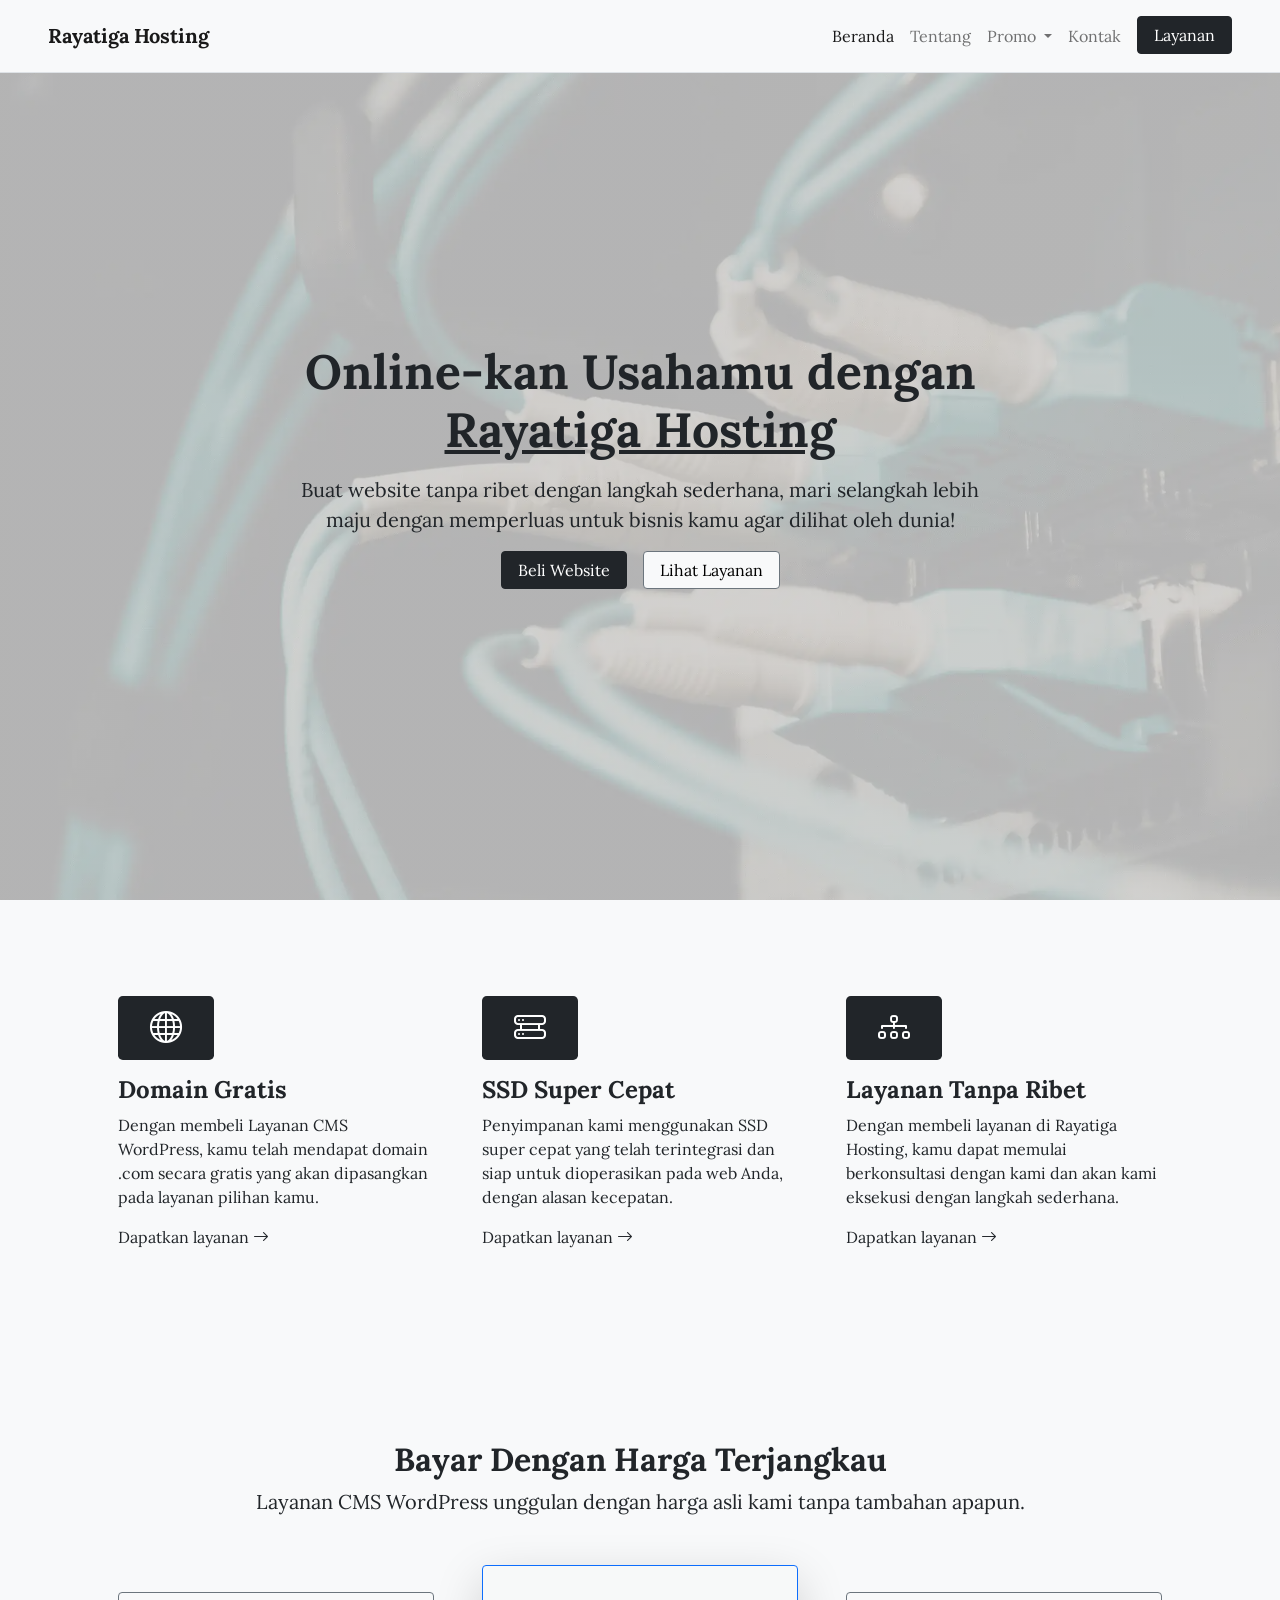
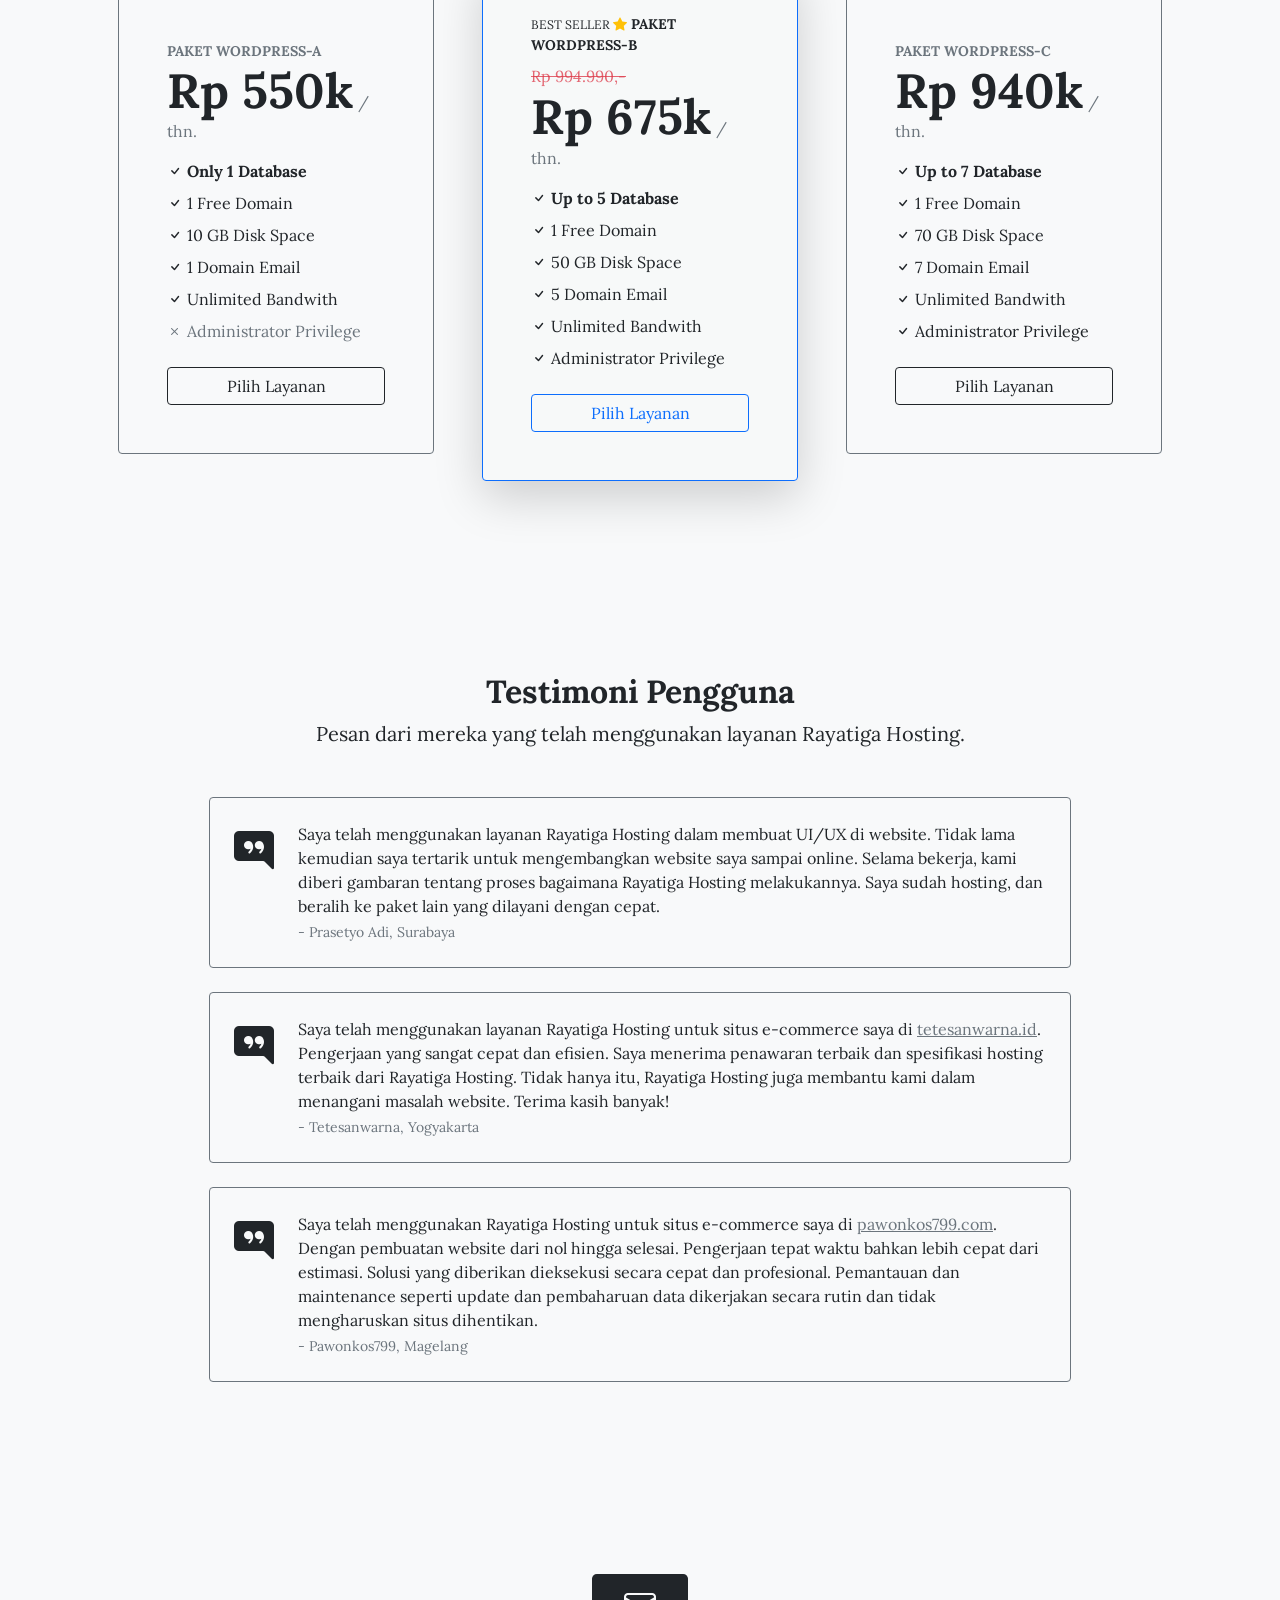
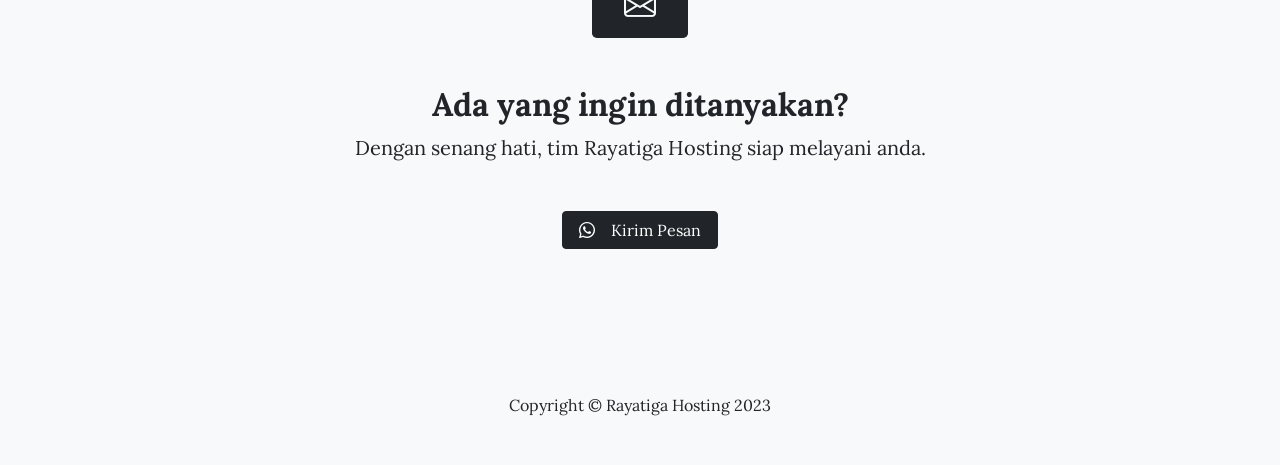
==== public/index.html @ d803cb23 "Price and desc changes" ====
<!DOCTYPE html>
<html lang="en">
    <head>
        <!-- Judul Website -->
        <title>Rayatiga Hosting</title>

        <!-- Meta -->
        <meta charset="utf-8" />
        <meta name="viewport" content="width=device-width, initial-scale=1, shrink-to-fit=no" />
        <meta name="title" content="Rayatiga Hosting" />
        <meta
            name="description"
            content="Rayatiga Hosting adalah tempat pembuatan website untuk bisnis dan usaha Anda tanpa ribet dengan langkah sederhana." />
        <meta name="author" content="Rayatiga Agency" />
        <!-- Open Graph / Facebook -->
        <meta property="og:type" content="website" />
        <meta property="og:url" content="https://hosting.rayatiga.com/index.html" />
        <meta property="og:title" content="Rayatiga Hosting" />
        <meta
            property="og:description"
            content="Rayatiga Hosting adalah tempat pembuatan website untuk bisnis dan usaha Anda tanpa ribet dengan langkah sederhana." />
        <meta property="og:image" content="https://hosting.rayatiga.com/asset/img/rayatiga-hosting-og.png" />
        <!-- Twitter -->
        <meta property="twitter:card" content="summary_large_image" />
        <meta property="twitter:url" content="https://hosting.rayatiga.com/index.html" />
        <meta property="twitter:title" content="Rayatiga Hosting" />
        <meta
            property="twitter:description"
            content="Rayatiga Hosting adalah tempat pembuatan website untuk bisnis dan usaha Anda tanpa ribet dengan langkah sederhana." />
        <meta property="twitter:image" content="https://hosting.rayatiga.com/asset/img/rayatiga-hosting-og.png" />

        <!-- Link -->
        <!-- Favicon -->
        <link rel="apple-touch-icon" sizes="180x180" href="apple-touch-icon.png" />
        <link rel="icon" type="image/png" sizes="32x32" href="favicon-32x32.png" />
        <link rel="icon" type="image/png" sizes="16x16" href="favicon-16x16.png" />
        <link rel="manifest" href="site.webmanifest" />
        <!-- Icon Bootstrap -->
        <link rel="stylesheet" href="https://cdn.jsdelivr.net/npm/bootstrap-icons@1.7.0/font/bootstrap-icons.css" />
        <!-- Bootstrap, Animate.style, and External CSS -->
        <link href="asset/css/main.css" rel="stylesheet" />
        <link href="asset/css/bootstrap.css" rel="stylesheet" />
        <link href="asset/css/aos.css" rel="stylesheet" />

        <!-- Script -->
        <script src="asset/js/aos.js"></script>
        <script src="asset/js/bootstrap.bundle.js"></script>

        <!-- CSS khusus untuk index.html (Beranda) -->
        <style>
            .background-home {
                height: 100vh;
                background-image: linear-gradient(rgba(250, 250, 250, 0.7), rgba(250, 250, 250, 0.7)),
                    url(asset/img/home.webp);
                background-repeat: no-repeat;
                background-size: cover;
            }
        </style>
    </head>

    <body class="container-fluid p-0 m-0 d-block bg-light">
        <!-- Navigasi -->
        <nav class="navbar navbar-expand-lg navbar-light bg-light border-bottom fixed-top">
            <div class="container-fluid px-5">
                <a class="navbar-brand" href="index.html">Rayatiga Hosting</a>
                <button
                    class="navbar-toggler"
                    type="button"
                    data-bs-toggle="collapse"
                    data-bs-target="#navbarSupportedContent"
                    aria-controls="navbarSupportedContent"
                    aria-expanded="false"
                    aria-label="Toggle navigation">
                    <span class="navbar-toggler-icon"></span>
                </button>
                <div class="collapse navbar-collapse" id="navbarSupportedContent">
                    <ul class="navbar-nav ms-auto mb-2 mb-lg-0">
                        <li class="nav-item">
                            <a class="nav-link active" aria-current="page" href="index.html">Beranda</a>
                        </li>
                        <li class="nav-item">
                            <a class="nav-link" href="about.html">Tentang</a>
                        </li>
                        <li class="nav-item dropdown">
                            <a
                                class="nav-link dropdown-toggle"
                                id="navbarDropdown"
                                role="button"
                                data-bs-toggle="dropdown"
                                aria-expanded="false">
                                Promo
                            </a>
                            <ul class="dropdown-menu dropdown-menu" aria-labelledby="navbarDropdown">
                                <li>
                                    <a class="dropdown-item" href="pricing.html#domainname">Paket Domain Name</a>
                                </li>
                                <li>
                                    <a class="dropdown-item" href="pricing.html#managedcmswordpress"
                                        >Paket Managed CMS WordPress</a
                                    >
                                </li>
                                <li>
                                    <a class="dropdown-item" href="pricing.html#completewebsite"
                                        >Paket Complete Website</a
                                    >
                                </li>
                            </ul>
                        </li>
                        <li class="nav-item me-2">
                            <a class="nav-link" href="contact.html">Kontak</a>
                        </li>
                        <li class="nav-item d-sm-block d-lg-none">
                            <a class="nav-link" href="pricing.html">Layanan</a>
                        </li>
                        <li class="nav-item">
                            <a href="pricing.html" class="text-white text-decoration-none"
                                ><button class="btn btn-dark px-3 d-none d-lg-block">Layanan</button></a
                            >
                        </li>
                    </ul>
                </div>
            </div>
        </nav>

        <!-- Tampilan Header -->
        <header class="py-5 d-flex align-items-center background-home">
            <div class="container px-5 my-5">
                <div class="row gx-5 justify-content-center">
                    <div class="col-lg-8">
                        <div class="text-center my-5 heroIndex">
                            <h1
                                class="display-5 fw-bolder mb-3"
                                data-aos="fade-up"
                                data-aos-delay="0"
                                data-aos-duration="1000">
                                Online-kan Usahamu dengan
                                <u>Rayatiga Hosting</u>
                            </h1>
                            <p class="lead mb-3" data-aos="fade-up" data-aos-delay="200" data-aos-duration="1000">
                                Buat website tanpa ribet dengan langkah sederhana, mari selangkah lebih maju dengan
                                memperluas untuk bisnis kamu agar dilihat oleh dunia!
                            </p>
                            <div
                                class="d-grid gap-3 d-sm-flex justify-content-sm-center"
                                data-aos="fade-up"
                                data-aos-delay="400"
                                data-aos-duration="1000">
                                <a class="btn btn-dark px-3" href="pricing.html">Beli Website</a>
                                <a class="btn btn-light border-secondary px-3" href="#fitur">Lihat Layanan</a>
                            </div>
                        </div>
                    </div>
                </div>
            </div>
        </header>

        <!-- Fitur-fitur -->
        <span class="anchor" id="fitur"></span>
        <section class="py-5 bg-light">
            <div class="container px-5 my-5">
                <div class="row gx-5">
                    <div class="col-lg-4 mb-5 mb-lg-0" data-aos="fade-up" data-aos-delay="0" data-aos-duration="1000">
                        <div class="feature bg-dark text-white rounded-3 mb-3 px-5">
                            <i class="bi bi-globe"></i>
                        </div>
                        <h2 class="h4 fw-bolder">Domain Gratis</h2>
                        <p>
                            Dengan membeli Layanan CMS WordPress, kamu telah mendapat domain .com secara gratis yang
                            akan dipasangkan pada layanan pilihan kamu.
                        </p>
                        <a class="text-decoration-none link-dark" href="pricing.html">
                            Dapatkan layanan
                            <i class="bi bi-arrow-right"></i>
                        </a>
                    </div>
                    <div class="col-lg-4 mb-5 mb-lg-0" data-aos="fade-up" data-aos-delay="200" data-aos-duration="1000">
                        <div class="feature bg-dark text-white rounded-3 mb-3 px-5">
                            <i class="bi bi-hdd-rack"></i>
                        </div>
                        <h2 class="h4 fw-bolder">SSD Super Cepat</h2>
                        <p>
                            Penyimpanan kami menggunakan SSD super cepat yang telah terintegrasi dan siap untuk
                            dioperasikan pada web Anda, dengan alasan kecepatan.
                        </p>
                        <a class="text-decoration-none link-dark" href="pricing.html">
                            Dapatkan layanan
                            <i class="bi bi-arrow-right"></i>
                        </a>
                    </div>
                    <div class="col-lg-4" data-aos="fade-up" data-aos-delay="400" data-aos-duration="1000">
                        <div class="feature bg-dark text-white rounded-3 mb-3 px-5">
                            <i class="bi bi-diagram-3"></i>
                        </div>
                        <h2 class="h4 fw-bolder">Layanan Tanpa Ribet</h2>
                        <p>
                            Dengan membeli layanan di Rayatiga Hosting, kamu dapat memulai berkonsultasi dengan kami dan
                            akan kami eksekusi dengan langkah sederhana.
                        </p>
                        <a class="text-decoration-none link-dark" href="pricing.html">
                            Dapatkan layanan
                            <i class="bi bi-arrow-right"></i>
                        </a>
                    </div>
                </div>
            </div>
        </section>

        <!-- Harga utama layanan CMS WordPress-->
        <section class="bg-light py-5">
            <div class="container px-5 my-5">
                <div class="text-center mb-5">
                    <h2 class="fw-bolder">Bayar Dengan Harga Terjangkau</h2>
                    <p class="lead mb-0">
                        Layanan CMS WordPress unggulan dengan harga asli kami tanpa tambahan apapun.
                    </p>
                </div>
                <div class="row gx-5 gy-2 justify-content-center align-items-center">
                    <!-- Layanan WordPress-A -->
                    <div class="col-lg-6 col-xl-4">
                        <div
                            class="card bg-light mb-5 mb-xl-0 border border-secondary"
                            data-aos="fade-up"
                            data-aos-delay="0"
                            data-aos-duration="1000">
                            <div class="card-body p-5">
                                <div class="small text-uppercase fw-bold text-muted">Paket WordPress-A</div>
                                <div class="mb-3">
                                    <span class="display-5 fw-bold">Rp 550k</span>
                                    <span class="text-muted">/ thn.</span>
                                </div>
                                <ul class="list-unstyled mb-4">
                                    <li class="mb-2">
                                        <i class="bi bi-check"></i>
                                        <strong>Only 1 Database</strong>
                                    </li>
                                    <li class="mb-2">
                                        <i class="bi bi-check"></i>
                                        1 Free Domain
                                    </li>
                                    <li class="mb-2">
                                        <i class="bi bi-check"></i>
                                        10 GB Disk Space
                                    </li>
                                    <li class="mb-2">
                                        <i class="bi bi-check"></i>
                                        1 Domain Email
                                    </li>
                                    <li class="mb-2">
                                        <i class="bi bi-check"></i>
                                        Unlimited Bandwith
                                    </li>
                                    <li class="text-muted">
                                        <i class="bi bi-x"></i>
                                        Administrator Privilege
                                    </li>
                                </ul>
                                <div class="d-grid">
                                    <a
                                        class="btn btn-outline-dark"
                                        data-bs-toggle="modal"
                                        data-bs-target="#wordpress-aModal"
                                        >Pilih Layanan</a
                                    >
                                </div>
                            </div>
                        </div>
                    </div>
                    <!-- Modal Paket WordPress-A -->
                    <div
                        class="modal fade"
                        id="wordpress-aModal"
                        tabindex="-1"
                        aria-labelledby="wordpress-aModalLabel"
                        aria-hidden="true">
                        <div class="modal-dialog modal-dialog-centered">
                            <div class="modal-content bg-light">
                                <div class="modal-header">
                                    <h5 class="modal-title fw-bold" id="wordpress-aModalLabel">Checkout Sekrang?</h5>
                                    <button
                                        type="button"
                                        class="btn-close btn-close-white"
                                        data-bs-dismiss="modal"
                                        aria-label="Close"></button>
                                </div>
                                <div class="modal-body">
                                    Anda akan melakukan checkout <b>Paket WordPress-A</b> ke WhatsApp Rayatiga.
                                </div>
                                <div class="modal-footer">
                                    <button type="button" class="btn btn-secondary" data-bs-dismiss="modal">
                                        Tutup
                                    </button>
                                    <a href="buy/index.html" target="_blank" rel="nofollow noopener noreferrer">
                                        <button type="button" class="btn btn-dark">Checkout</button></a
                                    >
                                </div>
                            </div>
                        </div>
                    </div>
                    <!-- Layanan WordPress-B -->
                    <div class="col-lg-6 col-xl-4">
                        <div
                            class="card mb-5 mb-xl-0 bg-light bg-opacity-50 border border-primary shadow-lg"
                            data-aos="fade-up"
                            data-aos-delay="300"
                            data-aos-duration="1000">
                            <div class="card-body p-5">
                                <div class="small text-uppercase fw-bold">
                                    <small>Best Seller </small>
                                    <i class="bi bi-star-fill text-warning"></i>
                                    Paket WordPress-B
                                </div>
                                <span class="fs-6 d-block pt-2 text-danger text-opacity-75"><s>Rp 994.990,-</s></span>
                                <div class="mb-3">
                                    <span class="display-5 fw-bold">Rp 675k</span>
                                    <span class="text-muted">/ thn.</span>
                                </div>
                                <ul class="list-unstyled mb-4">
                                    <li class="mb-2">
                                        <i class="bi bi-check"></i>
                                        <strong>Up to 5 Database</strong>
                                    </li>
                                    <li class="mb-2">
                                        <i class="bi bi-check"></i>
                                        1 Free Domain
                                    </li>
                                    <li class="mb-2">
                                        <i class="bi bi-check"></i>
                                        50 GB Disk Space
                                    </li>
                                    <li class="mb-2">
                                        <i class="bi bi-check"></i>
                                        5 Domain Email
                                    </li>
                                    <li class="mb-2">
                                        <i class="bi bi-check"></i>
                                        Unlimited Bandwith
                                    </li>
                                    <li class="mb-2">
                                        <i class="bi bi-check"></i>
                                        Administrator Privilege
                                    </li>
                                </ul>
                                <div class="d-grid">
                                    <a
                                        class="btn btn-outline-primary"
                                        data-bs-toggle="modal"
                                        data-bs-target="#wordpress-bModal"
                                        >Pilih Layanan</a
                                    >
                                </div>
                            </div>
                        </div>
                    </div>
                    <!-- Modal Paket WordPress-B -->
                    <div
                        class="modal fade"
                        id="wordpress-bModal"
                        tabindex="-1"
                        aria-labelledby="wordpress-bModalLabel"
                        aria-hidden="true">
                        <div class="modal-dialog modal-dialog-centered">
                            <div class="modal-content bg-light">
                                <div class="modal-header">
                                    <h5 class="modal-title fw-bold" id="wordpress-bModalLabel">Checkout Sekrang?</h5>
                                    <button
                                        type="button"
                                        class="btn-close btn-close-white"
                                        data-bs-dismiss="modal"
                                        aria-label="Close"></button>
                                </div>
                                <div class="modal-body">
                                    Anda akan melakukan checkout <b>Paket WordPress-B</b> ke WhatsApp Rayatiga.
                                </div>
                                <div class="modal-footer">
                                    <button type="button" class="btn btn-secondary" data-bs-dismiss="modal">
                                        Tutup
                                    </button>
                                    <a href="buy/index.html" target="_blank" rel="nofollow noopener noreferrer">
                                        <button type="button" class="btn btn-dark">Checkout</button></a
                                    >
                                </div>
                            </div>
                        </div>
                    </div>
                    <!-- Layanan WordPress-C -->
                    <div class="col-lg-6 col-xl-4">
                        <div
                            class="card bg-light border border-secondary"
                            data-aos="fade-up"
                            data-aos-delay="600"
                            data-aos-duration="1000">
                            <div class="card-body p-5">
                                <div class="small text-uppercase fw-bold text-muted">Paket WordPress-C</div>
                                <div class="mb-3">
                                    <span class="display-5 fw-bold">Rp 940k</span>
                                    <span class="text-muted">/ thn.</span>
                                </div>
                                <ul class="list-unstyled mb-4">
                                    <li class="mb-2">
                                        <i class="bi bi-check"></i>
                                        <strong>Up to 7 Database</strong>
                                    </li>
                                    <li class="mb-2">
                                        <i class="bi bi-check"></i>
                                        1 Free Domain
                                    </li>
                                    <li class="mb-2">
                                        <i class="bi bi-check"></i>
                                        70 GB Disk Space
                                    </li>
                                    <li class="mb-2">
                                        <i class="bi bi-check"></i>
                                        7 Domain Email
                                    </li>
                                    <li class="mb-2">
                                        <i class="bi bi-check"></i>
                                        Unlimited Bandwith
                                    </li>
                                    <li class="mb-2">
                                        <i class="bi bi-check"></i>
                                        Administrator Privilege
                                    </li>
                                </ul>
                                <div class="d-grid">
                                    <a
                                        class="btn btn-outline-dark"
                                        data-bs-toggle="modal"
                                        data-bs-target="#wordpress-cModal"
                                        >Pilih Layanan</a
                                    >
                                </div>
                            </div>
                        </div>
                    </div>
                    <!-- Modal Paket WordPress-C -->
                    <div
                        class="modal fade"
                        id="wordpress-cModal"
                        tabindex="-1"
                        aria-labelledby="wordpress-cModalLabel"
                        aria-hidden="true">
                        <div class="modal-dialog modal-dialog-centered">
                            <div class="modal-content bg-light">
                                <div class="modal-header">
                                    <h5 class="modal-title fw-bold" id="wordpress-cModalLabel">Checkout Sekrang?</h5>
                                    <button
                                        type="button"
                                        class="btn-close btn-close-white"
                                        data-bs-dismiss="modal"
                                        aria-label="Close"></button>
                                </div>
                                <div class="modal-body">
                                    Anda akan melakukan checkout <b>Paket WordPress-C</b> ke WhatsApp Rayatiga.
                                </div>
                                <div class="modal-footer">
                                    <button type="button" class="btn btn-secondary" data-bs-dismiss="modal">
                                        Tutup
                                    </button>
                                    <a href="buy/index.html" target="_blank" rel="nofollow noopener noreferrer">
                                        <button type="button" class="btn btn-dark">Checkout</button></a
                                    >
                                </div>
                            </div>
                        </div>
                    </div>
                </div>
            </div>
        </section>

        <!-- Testimonal pengguna -->
        <section class="py-5 bg-light">
            <div class="container px-5 my-5">
                <div class="text-center mb-5">
                    <h2 class="fw-bolder">Testimoni Pengguna</h2>
                    <p class="lead mb-0">Pesan dari mereka yang telah menggunakan layanan Rayatiga Hosting.</p>
                </div>
                <div class="row gx-5 justify-content-center">
                    <div class="col-lg-10">
                        <!-- Testimonal dari Prasetyo Adi -->
                        <div
                            class="card mb-4 bg-light border border-secondary"
                            data-aos="fade-up"
                            data-aos-delay="0"
                            data-aos-duration="1000">
                            <div class="card-body p-4">
                                <div class="d-flex">
                                    <div class="flex-shrink-0">
                                        <i class="bi bi-chat-right-quote-fill text-dark fs-1"></i>
                                    </div>
                                    <div class="ms-4">
                                        <p class="mb-1">
                                            Saya telah menggunakan layanan Rayatiga Hosting dalam membuat UI/UX di
                                            website. Tidak lama kemudian saya tertarik untuk mengembangkan website saya
                                            sampai online. Selama bekerja, kami diberi gambaran tentang proses bagaimana
                                            Rayatiga Hosting melakukannya. Saya sudah hosting, dan beralih ke paket lain
                                            yang dilayani dengan cepat.
                                        </p>
                                        <div class="small text-muted">- Prasetyo Adi, Surabaya</div>
                                    </div>
                                </div>
                            </div>
                        </div>
                        <!-- Testimonal dari Tetesanwarna -->
                        <div
                            class="card mb-4 bg-light border border-secondary"
                            data-aos="fade-up"
                            data-aos-delay="200"
                            data-aos-duration="1000">
                            <div class="card-body p-4">
                                <div class="d-flex">
                                    <div class="flex-shrink-0">
                                        <i class="bi bi-chat-right-quote-fill text-dark fs-1"></i>
                                    </div>
                                    <div class="ms-4">
                                        <p class="mb-1">
                                            Saya telah menggunakan layanan Rayatiga Hosting untuk situs e-commerce saya
                                            di
                                            <a
                                                rel="nofollow"
                                                class="text-secondary"
                                                href="https://tetesanwarna.id/"
                                                target="_blank"
                                                >tetesanwarna.id</a
                                            >. Pengerjaan yang sangat cepat dan efisien. Saya menerima penawaran terbaik
                                            dan spesifikasi hosting terbaik dari Rayatiga Hosting. Tidak hanya itu,
                                            Rayatiga Hosting juga membantu kami dalam menangani masalah website. Terima
                                            kasih banyak!
                                        </p>
                                        <div class="small text-muted">- Tetesanwarna, Yogyakarta</div>
                                    </div>
                                </div>
                            </div>
                        </div>
                        <!-- Testimonal dari Pawonkos799 -->
                        <div
                            class="card bg-light border border-secondary"
                            data-aos="fade-up"
                            data-aos-delay="400"
                            data-aos-duration="1000">
                            <div class="card-body p-4">
                                <div class="d-flex">
                                    <div class="flex-shrink-0">
                                        <i class="bi bi-chat-right-quote-fill text-dark fs-1"></i>
                                    </div>
                                    <div class="ms-4">
                                        <p class="mb-1">
                                            Saya telah menggunakan Rayatiga Hosting untuk situs e-commerce saya di
                                            <a
                                                rel="nofollow"
                                                class="text-secondary"
                                                href="https://pawonkos799.com/"
                                                target="_blank"
                                                >pawonkos799.com</a
                                            >. Dengan pembuatan website dari nol hingga selesai. Pengerjaan tepat waktu
                                            bahkan lebih cepat dari estimasi. Solusi yang diberikan dieksekusi secara
                                            cepat dan profesional. Pemantauan dan maintenance seperti update dan
                                            pembaharuan data dikerjakan secara rutin dan tidak mengharuskan situs
                                            dihentikan.
                                        </p>
                                        <div class="small text-muted">- Pawonkos799, Magelang</div>
                                    </div>
                                </div>
                            </div>
                        </div>
                    </div>
                </div>
            </div>
        </section>

        <!-- Pesan Kami -->
        <section class="bg-light py-5">
            <div class="container my-5 px-5">
                <div class="text-center mb-5">
                    <div class="feature bg-dark text-light rounded-3 mb-5 px-5">
                        <i class="bi bi-envelope"></i>
                    </div>
                    <h2 class="fw-bolder" data-aos="fade-up" data-aos-delay="0" data-aos-duration="1000">
                        Ada yang ingin ditanyakan?
                    </h2>
                    <p class="lead mb-0" data-aos="fade-up" data-aos-delay="200" data-aos-duration="1000">
                        Dengan senang hati, tim Rayatiga Hosting siap melayani anda.
                    </p>
                </div>
                <div class="text-center">
                    <a href="chat/index.html" target="_blank" rel="nofollow noopener noreferrer">
                        <button class="btn btn-dark px-3"><i class="bi bi-whatsapp pe-3"></i>Kirim Pesan</button>
                    </a>
                </div>
            </div>
        </section>

        <!-- Footer -->
        <footer class="py-5 bg-light">
            <div class="container px-5">
                <p class="m-0 text-center">Copyright &copy; Rayatiga Hosting 2023</p>
            </div>
        </footer>

        <!-- Skrip lain-lain -->
        <script>
            AOS.init()
        </script>
    </body>
</html>
---- public/asset/css/main.css ----
/* Google fonts */
@import url('https://fonts.googleapis.com/css2?family=Lora:ital,wght@0,400;0,500;0,600;0,700;1,400;1,500;1,600;1,700&display=swap');

/* Custom css sendiri */
* {
    font-family: 'Lora', serif;
    font-weight: normal;
}

body {
    overflow: overlay;
}

::-webkit-scrollbar {
    width: 17px;
}

::-webkit-scrollbar-thumb {
    background: rgba(70, 70, 70, 0.25);
    border-radius: 9999px;
    border: 3px solid rgba(0, 0, 0, 0);
    background-clip: padding-box;
}

::-webkit-scrollbar-track {
    background: rgba(0, 0, 0, 0);
}

.navbar-brand,
.card-title,
u {
    font-weight: bold;
}

button,
a {
    cursor: pointer;
}

/* Untuk offset anchor */
/* Scroll anchor correctly with fixed navbar (creating an offset) */
/* Add a <span class="anchor" id="SECTION"></span> above section */
span.anchor {
    margin-top: -4.5rem; /* height of nav */
    display: block;
    height: 4.5rem; /* height of nav */
    visibility: hidden;
    position: relative;
}

/* Above normal offset */
span.anchor-3 {
    margin-top: -7.5rem;
    display: block;
    height: 7.5rem;
    visibility: hidden;
    position: relative;
}

/* Menambah pading atas pada hero/judul halaman karena fixed navbar */
.heroIndex {
    padding-top: 2rem;
}

.heroBody {
    padding-top: 3.5rem;
}
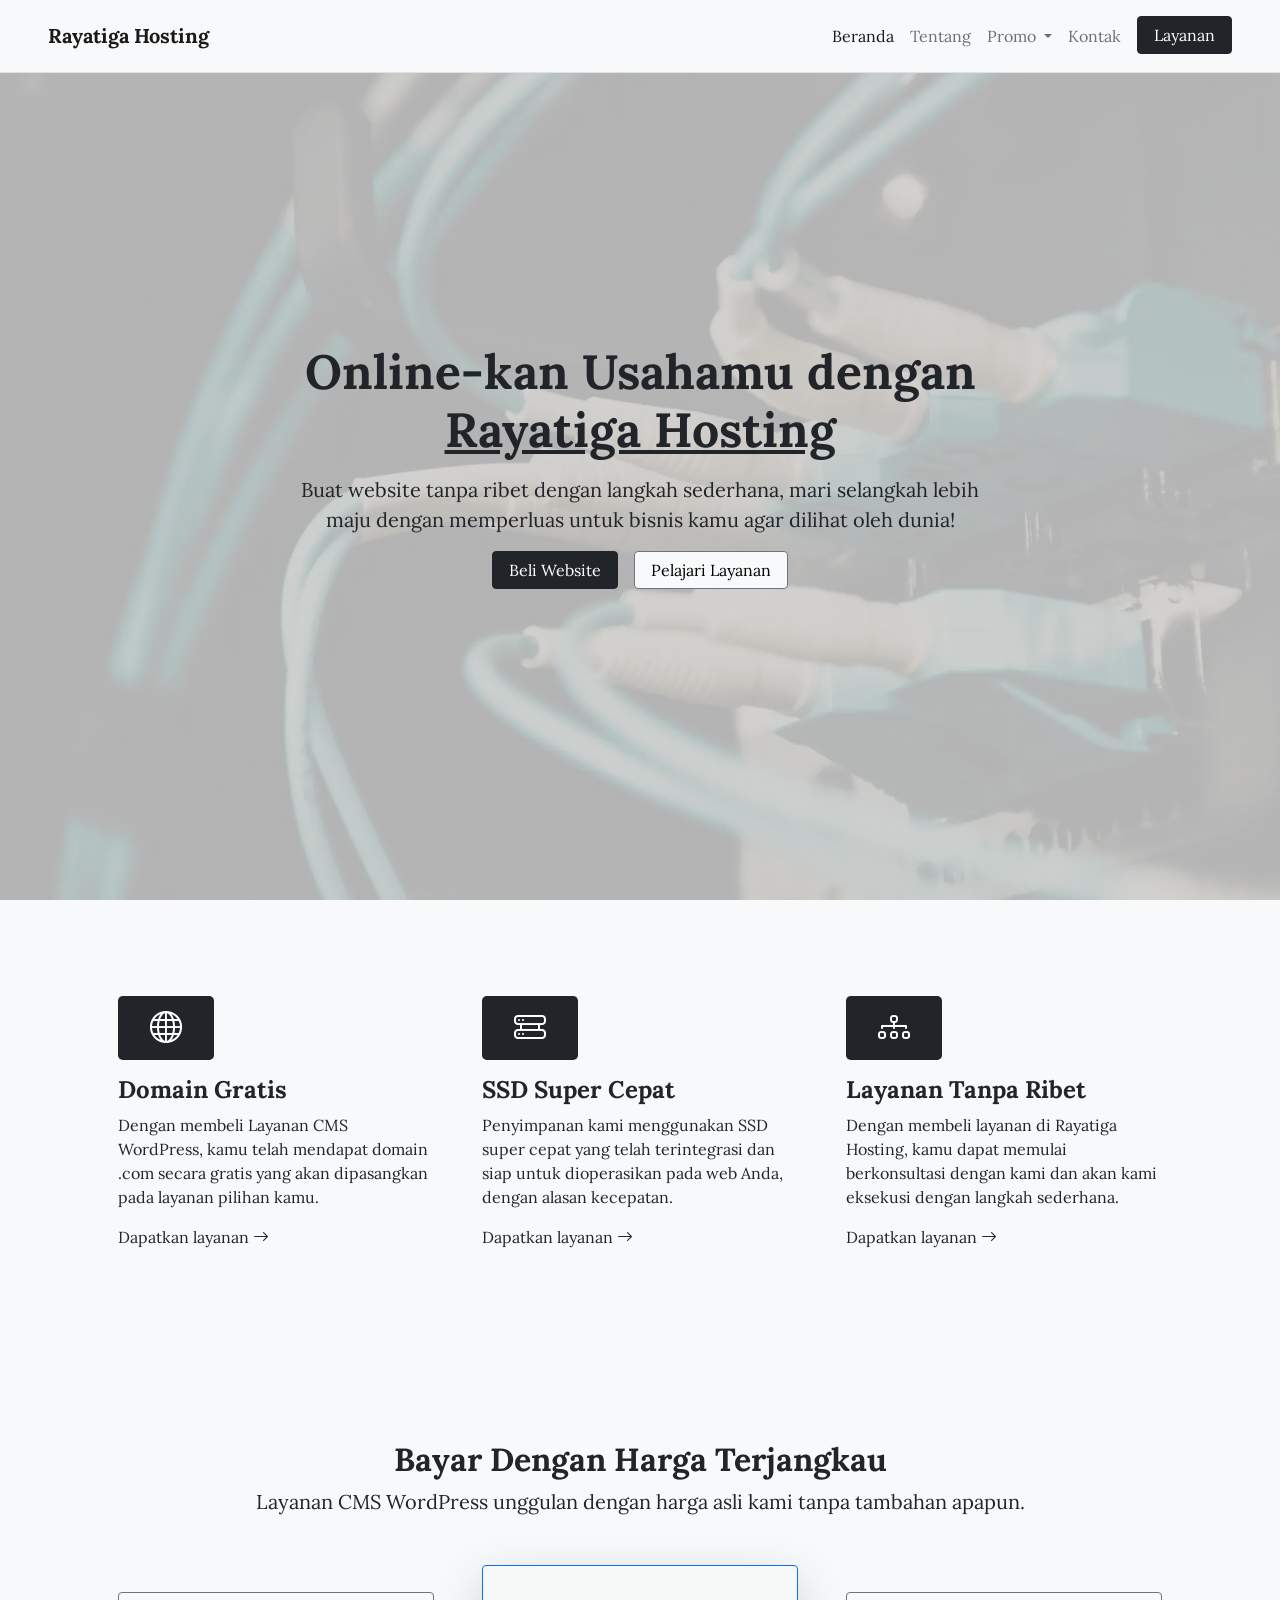
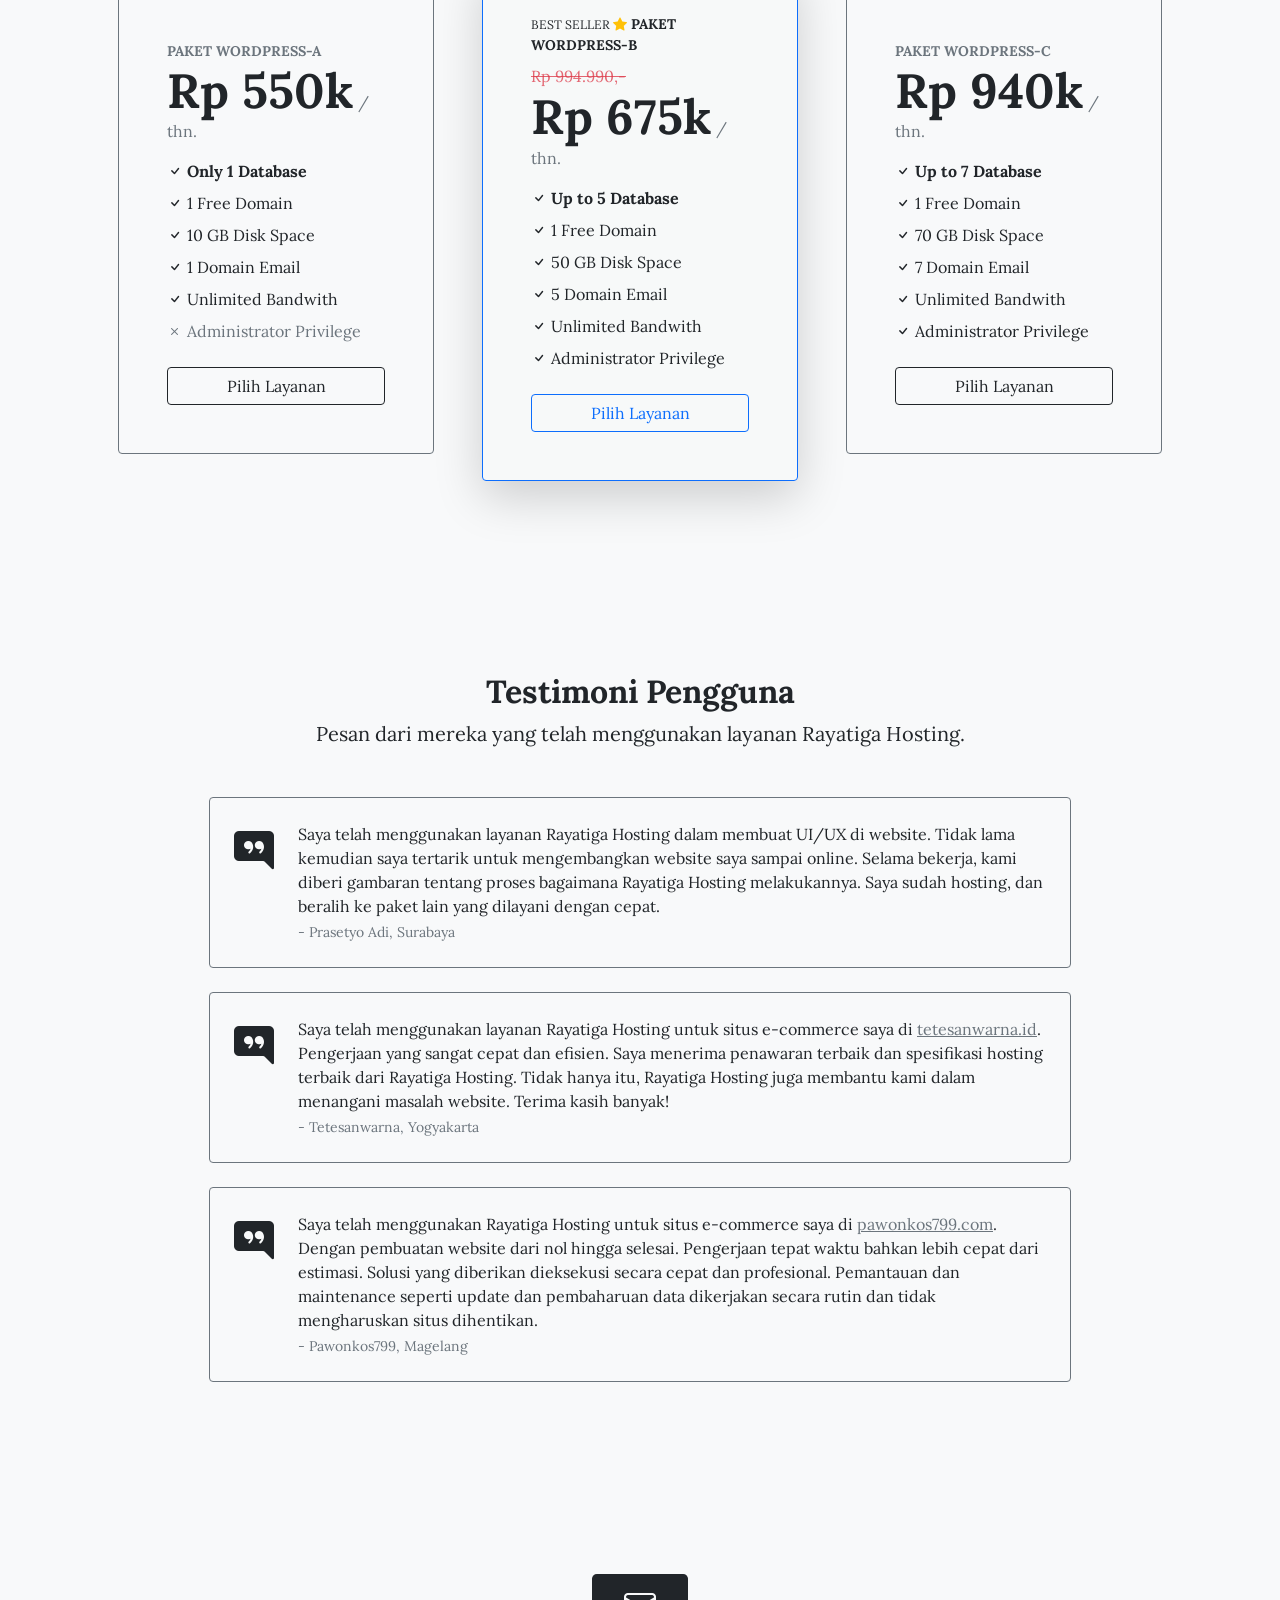
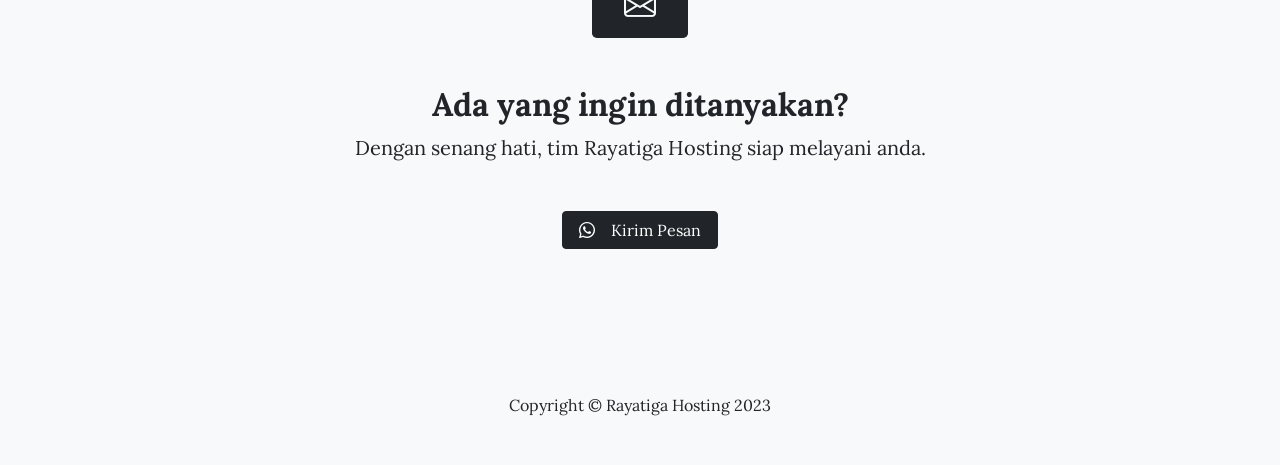
==== commit 00f7421d: "Change to en and anchor link" ====
--- a/public/index.html
+++ b/public/index.html
@@ -1,7 +1,7 @@
 <!DOCTYPE html>
 <html lang="en">
     <head>
-        <!-- Judul Website -->
+        <!-- Website Title -->
         <title>Rayatiga Hosting</title>
 
         <!-- Meta -->
@@ -46,7 +46,7 @@
         <script src="asset/js/aos.js"></script>
         <script src="asset/js/bootstrap.bundle.js"></script>
 
-        <!-- CSS khusus untuk index.html (Beranda) -->
+        <!-- CSS for index.html -->
         <style>
             .background-home {
                 height: 100vh;
@@ -59,7 +59,7 @@
     </head>
 
     <body class="container-fluid p-0 m-0 d-block bg-light">
-        <!-- Navigasi -->
+        <!-- Navigation -->
         <nav class="navbar navbar-expand-lg navbar-light bg-light border-bottom fixed-top">
             <div class="container-fluid px-5">
                 <a class="navbar-brand" href="index.html">Rayatiga Hosting</a>
@@ -92,17 +92,15 @@
                             </a>
                             <ul class="dropdown-menu dropdown-menu" aria-labelledby="navbarDropdown">
                                 <li>
-                                    <a class="dropdown-item" href="pricing.html#domainname">Paket Domain Name</a>
+                                    <a class="dropdown-item" href="pricing.html#domain">Paket Domain Name</a>
                                 </li>
                                 <li>
-                                    <a class="dropdown-item" href="pricing.html#managedcmswordpress"
+                                    <a class="dropdown-item" href="pricing.html#wordpress"
                                         >Paket Managed CMS WordPress</a
                                     >
                                 </li>
                                 <li>
-                                    <a class="dropdown-item" href="pricing.html#completewebsite"
-                                        >Paket Complete Website</a
-                                    >
+                                    <a class="dropdown-item" href="pricing.html#complete">Paket Complete Website</a>
                                 </li>
                             </ul>
                         </li>
@@ -122,7 +120,7 @@
             </div>
         </nav>
 
-        <!-- Tampilan Header -->
+        <!-- Header Index -->
         <header class="py-5 d-flex align-items-center background-home">
             <div class="container px-5 my-5">
                 <div class="row gx-5 justify-content-center">
@@ -146,7 +144,7 @@
                                 data-aos-delay="400"
                                 data-aos-duration="1000">
                                 <a class="btn btn-dark px-3" href="pricing.html">Beli Website</a>
-                                <a class="btn btn-light border-secondary px-3" href="#fitur">Lihat Layanan</a>
+                                <a class="btn btn-light border-secondary px-3" href="#service">Pelajari Layanan</a>
                             </div>
                         </div>
                     </div>
@@ -154,8 +152,8 @@
             </div>
         </header>
 
-        <!-- Fitur-fitur -->
-        <span class="anchor" id="fitur"></span>
+        <!-- Service -->
+        <span class="anchor" id="service"></span>
         <section class="py-5 bg-light">
             <div class="container px-5 my-5">
                 <div class="row gx-5">
@@ -205,7 +203,7 @@
             </div>
         </section>
 
-        <!-- Harga utama layanan CMS WordPress-->
+        <!-- Main Product WordPress -->
         <section class="bg-light py-5">
             <div class="container px-5 my-5">
                 <div class="text-center mb-5">
@@ -215,7 +213,7 @@
                     </p>
                 </div>
                 <div class="row gx-5 gy-2 justify-content-center align-items-center">
-                    <!-- Layanan WordPress-A -->
+                    <!-- WordPress-A Service -->
                     <div class="col-lg-6 col-xl-4">
                         <div
                             class="card bg-light mb-5 mb-xl-0 border border-secondary"
@@ -265,7 +263,7 @@
                             </div>
                         </div>
                     </div>
-                    <!-- Modal Paket WordPress-A -->
+                    <!-- Modal WordPress-A Service -->
                     <div
                         class="modal fade"
                         id="wordpress-aModal"
@@ -289,14 +287,14 @@
                                     <button type="button" class="btn btn-secondary" data-bs-dismiss="modal">
                                         Tutup
                                     </button>
-                                    <a href="buy/index.html" target="_blank" rel="nofollow noopener noreferrer">
+                                    <a href="buy/hrt-wp-a.html" target="_blank" rel="nofollow noopener noreferrer">
                                         <button type="button" class="btn btn-dark">Checkout</button></a
                                     >
                                 </div>
                             </div>
                         </div>
                     </div>
-                    <!-- Layanan WordPress-B -->
+                    <!-- WordPress-B Service -->
                     <div class="col-lg-6 col-xl-4">
                         <div
                             class="card mb-5 mb-xl-0 bg-light bg-opacity-50 border border-primary shadow-lg"
@@ -351,7 +349,7 @@
                             </div>
                         </div>
                     </div>
-                    <!-- Modal Paket WordPress-B -->
+                    <!-- Modal WordPress-B Service -->
                     <div
                         class="modal fade"
                         id="wordpress-bModal"
@@ -375,14 +373,14 @@
                                     <button type="button" class="btn btn-secondary" data-bs-dismiss="modal">
                                         Tutup
                                     </button>
-                                    <a href="buy/index.html" target="_blank" rel="nofollow noopener noreferrer">
+                                    <a href="buy/hrt-wp-b.html" target="_blank" rel="nofollow noopener noreferrer">
                                         <button type="button" class="btn btn-dark">Checkout</button></a
                                     >
                                 </div>
                             </div>
                         </div>
                     </div>
-                    <!-- Layanan WordPress-C -->
+                    <!-- WordPress-C Service -->
                     <div class="col-lg-6 col-xl-4">
                         <div
                             class="card bg-light border border-secondary"
@@ -432,7 +430,7 @@
                             </div>
                         </div>
                     </div>
-                    <!-- Modal Paket WordPress-C -->
+                    <!-- Modal WordPress-C Service -->
                     <div
                         class="modal fade"
                         id="wordpress-cModal"
@@ -456,7 +454,7 @@
                                     <button type="button" class="btn btn-secondary" data-bs-dismiss="modal">
                                         Tutup
                                     </button>
-                                    <a href="buy/index.html" target="_blank" rel="nofollow noopener noreferrer">
+                                    <a href="buy/hrt-wp-c.html" target="_blank" rel="nofollow noopener noreferrer">
                                         <button type="button" class="btn btn-dark">Checkout</button></a
                                     >
                                 </div>
@@ -467,7 +465,7 @@
             </div>
         </section>
 
-        <!-- Testimonal pengguna -->
+        <!-- User Testimonal -->
         <section class="py-5 bg-light">
             <div class="container px-5 my-5">
                 <div class="text-center mb-5">
@@ -476,7 +474,7 @@
                 </div>
                 <div class="row gx-5 justify-content-center">
                     <div class="col-lg-10">
-                        <!-- Testimonal dari Prasetyo Adi -->
+                        <!-- Testimonal from Prasetyo Adi -->
                         <div
                             class="card mb-4 bg-light border border-secondary"
                             data-aos="fade-up"
@@ -500,7 +498,7 @@
                                 </div>
                             </div>
                         </div>
-                        <!-- Testimonal dari Tetesanwarna -->
+                        <!-- Testimonal from Tetesanwarna -->
                         <div
                             class="card mb-4 bg-light border border-secondary"
                             data-aos="fade-up"
@@ -531,7 +529,7 @@
                                 </div>
                             </div>
                         </div>
-                        <!-- Testimonal dari Pawonkos799 -->
+                        <!-- Testimonal from Pawonkos799 -->
                         <div
                             class="card bg-light border border-secondary"
                             data-aos="fade-up"
@@ -567,7 +565,7 @@
             </div>
         </section>
 
-        <!-- Pesan Kami -->
+        <!-- Contact Us -->
         <section class="bg-light py-5">
             <div class="container my-5 px-5">
                 <div class="text-center mb-5">
@@ -596,7 +594,7 @@
             </div>
         </footer>
 
-        <!-- Skrip lain-lain -->
+        <!-- Other Script -->
         <script>
             AOS.init()
         </script>
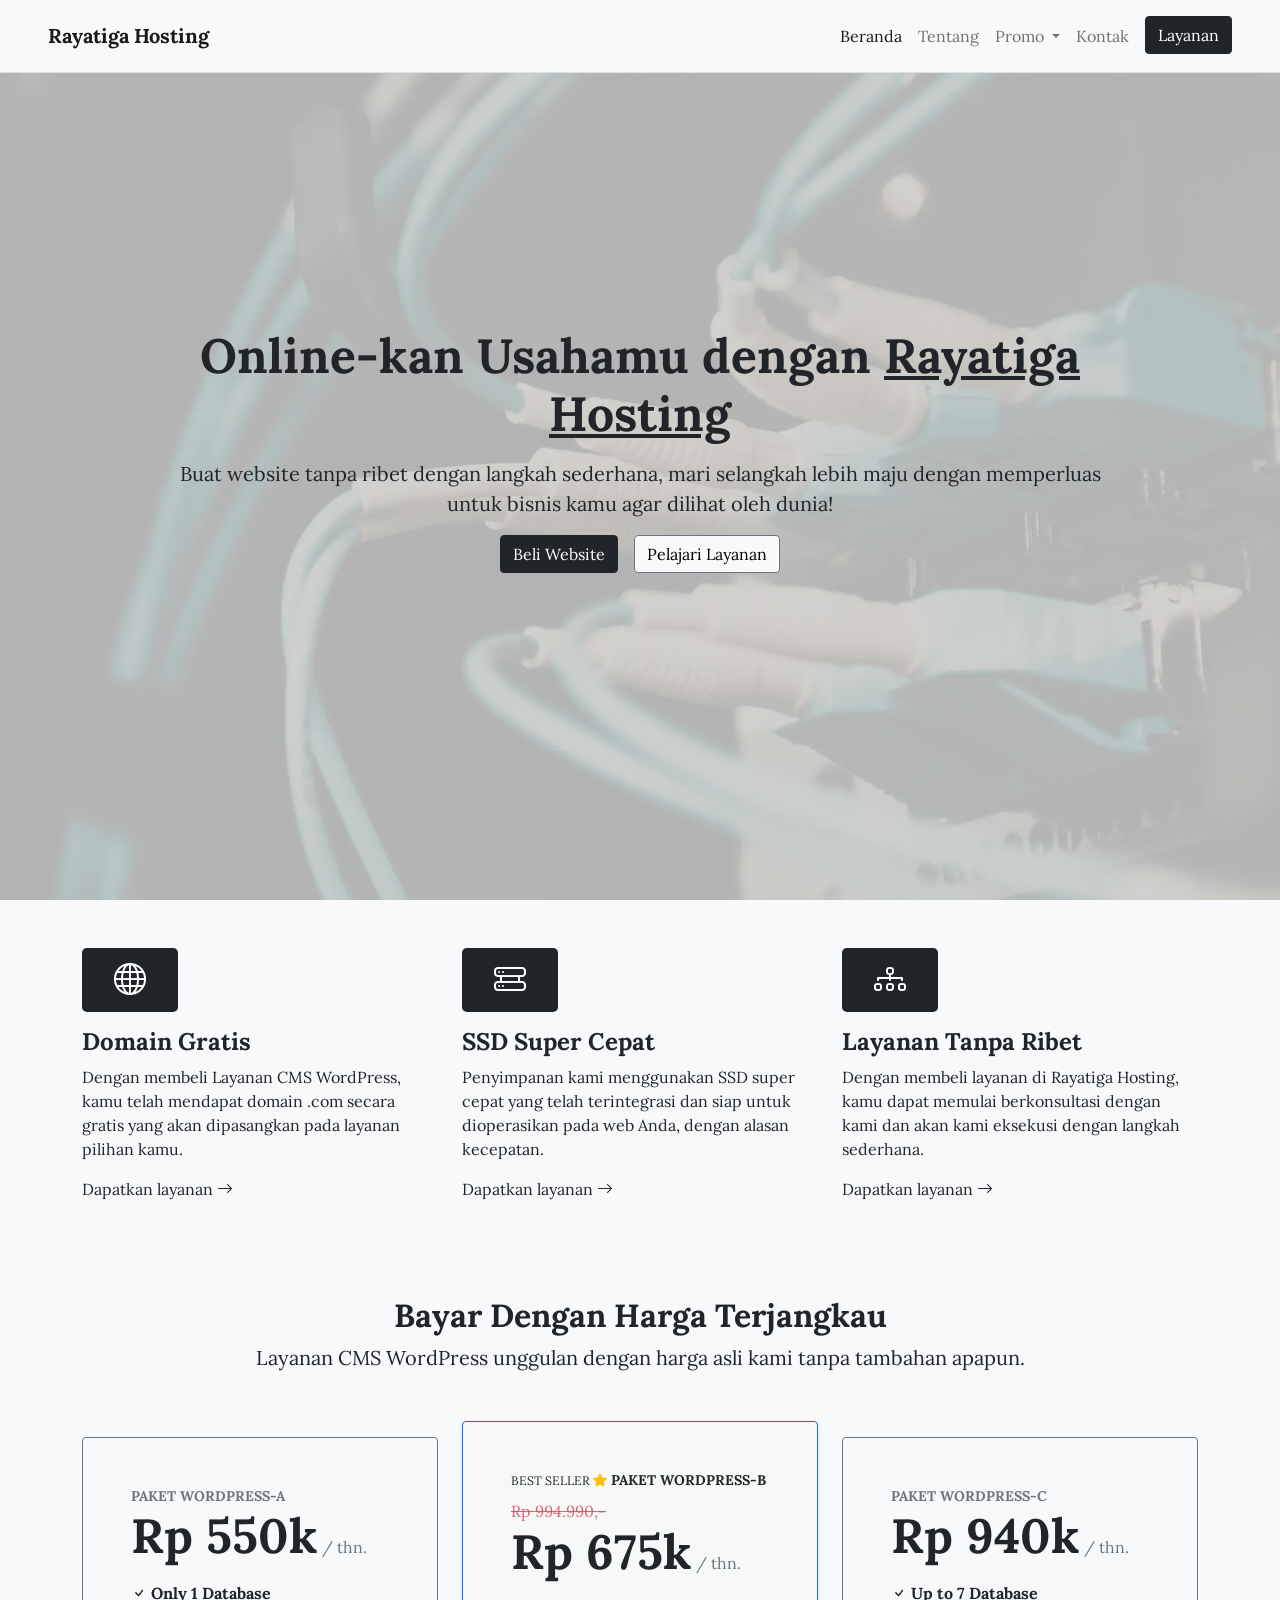
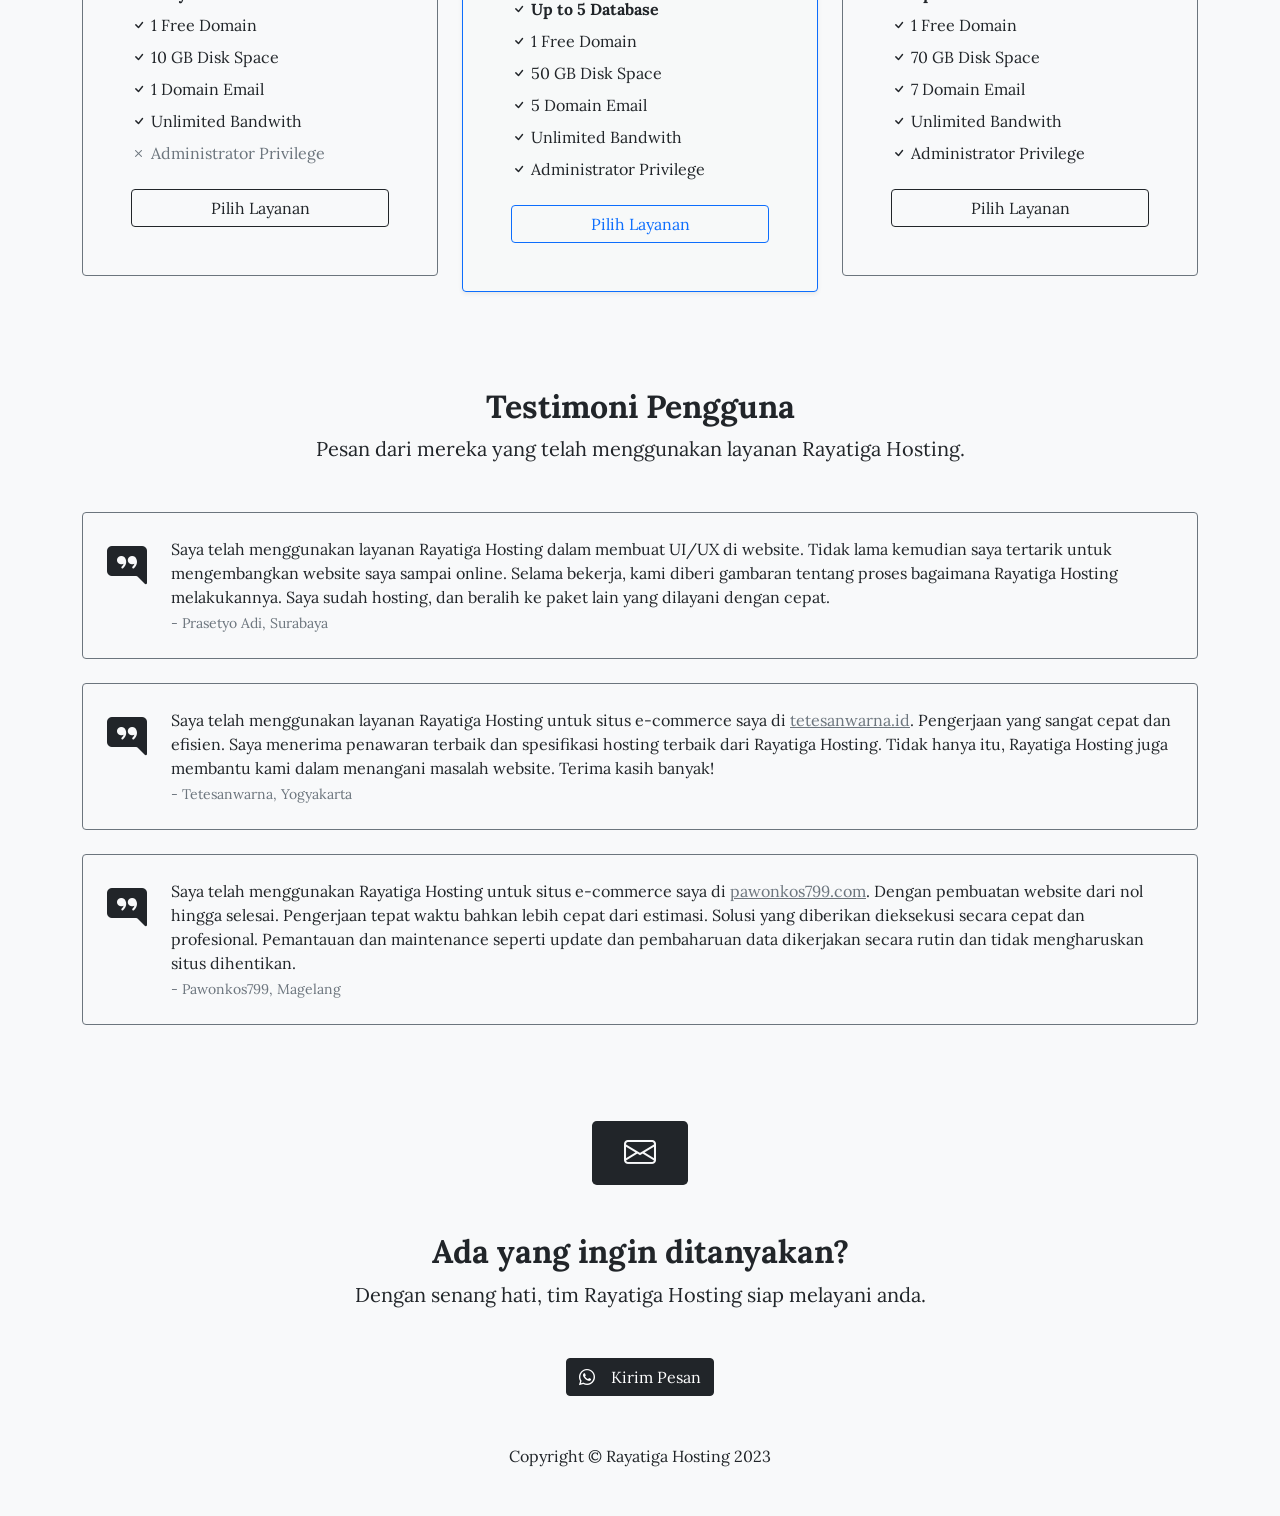
==== commit 8a9c2d91: "Line changes and paragraph" ====
--- a/public/index.html
+++ b/public/index.html
@@ -3,7 +3,6 @@
     <head>
         <!-- Website Title -->
         <title>Rayatiga Hosting</title>
-
         <!-- Meta -->
         <meta charset="utf-8" />
         <meta name="viewport" content="width=device-width, initial-scale=1, shrink-to-fit=no" />
@@ -28,7 +27,6 @@
             property="twitter:description"
             content="Rayatiga Hosting adalah tempat pembuatan website untuk bisnis dan usaha Anda tanpa ribet dengan langkah sederhana." />
         <meta property="twitter:image" content="https://hosting.rayatiga.com/asset/img/rayatiga-hosting-og.png" />
-
         <!-- Link -->
         <!-- Favicon -->
         <link rel="apple-touch-icon" sizes="180x180" href="apple-touch-icon.png" />
@@ -41,11 +39,9 @@
         <link href="asset/css/main.css" rel="stylesheet" />
         <link href="asset/css/bootstrap.css" rel="stylesheet" />
         <link href="asset/css/aos.css" rel="stylesheet" />
-
         <!-- Script -->
         <script src="asset/js/aos.js"></script>
         <script src="asset/js/bootstrap.bundle.js"></script>
-
         <!-- CSS for index.html -->
         <style>
             .background-home {
@@ -57,11 +53,10 @@
             }
         </style>
     </head>
-
-    <body class="container-fluid p-0 m-0 d-block bg-light">
+    <body>
         <!-- Navigation -->
         <nav class="navbar navbar-expand-lg navbar-light bg-light border-bottom fixed-top">
-            <div class="container-fluid px-5">
+            <div class="container-fluid px-lg-5">
                 <a class="navbar-brand" href="index.html">Rayatiga Hosting</a>
                 <button
                     class="navbar-toggler"
@@ -74,7 +69,7 @@
                     <span class="navbar-toggler-icon"></span>
                 </button>
                 <div class="collapse navbar-collapse" id="navbarSupportedContent">
-                    <ul class="navbar-nav ms-auto mb-2 mb-lg-0">
+                    <ul class="navbar-nav ms-auto">
                         <li class="nav-item">
                             <a class="nav-link active" aria-current="page" href="index.html">Beranda</a>
                         </li>
@@ -112,51 +107,47 @@
                         </li>
                         <li class="nav-item">
                             <a href="pricing.html" class="text-white text-decoration-none"
-                                ><button class="btn btn-dark px-3 d-none d-lg-block">Layanan</button></a
+                                ><button class="btn btn-dark d-none d-lg-block">Layanan</button></a
                             >
                         </li>
                     </ul>
                 </div>
             </div>
         </nav>
-
         <!-- Header Index -->
         <header class="py-5 d-flex align-items-center background-home">
-            <div class="container px-5 my-5">
-                <div class="row gx-5 justify-content-center">
-                    <div class="col-lg-8">
-                        <div class="text-center my-5 heroIndex">
-                            <h1
-                                class="display-5 fw-bolder mb-3"
-                                data-aos="fade-up"
-                                data-aos-delay="0"
-                                data-aos-duration="1000">
-                                Online-kan Usahamu dengan
-                                <u>Rayatiga Hosting</u>
-                            </h1>
-                            <p class="lead mb-3" data-aos="fade-up" data-aos-delay="200" data-aos-duration="1000">
-                                Buat website tanpa ribet dengan langkah sederhana, mari selangkah lebih maju dengan
-                                memperluas untuk bisnis kamu agar dilihat oleh dunia!
-                            </p>
-                            <div
-                                class="d-grid gap-3 d-sm-flex justify-content-sm-center"
-                                data-aos="fade-up"
-                                data-aos-delay="400"
-                                data-aos-duration="1000">
-                                <a class="btn btn-dark px-3" href="pricing.html">Beli Website</a>
-                                <a class="btn btn-light border-secondary px-3" href="#service">Pelajari Layanan</a>
-                            </div>
+            <div class="container-fluid container-md">
+                <div class="row justify-content-center">
+                    <div class="col-lg-10 text-center">
+                        <h1
+                            class="display-5 fw-bolder mb-3"
+                            data-aos="fade-up"
+                            data-aos-delay="0"
+                            data-aos-duration="1000">
+                            Online-kan Usahamu dengan
+                            <u>Rayatiga Hosting</u>
+                        </h1>
+                        <p class="lead mb-3" data-aos="fade-up" data-aos-delay="200" data-aos-duration="1000">
+                            Buat website tanpa ribet dengan langkah sederhana, mari selangkah lebih maju dengan
+                            memperluas untuk bisnis kamu agar dilihat oleh dunia!
+                        </p>
+                        <div
+                            class="d-grid gap-3 d-sm-flex justify-content-sm-center"
+                            data-aos="fade-up"
+                            data-aos-delay="400"
+                            data-aos-duration="1000">
+                            <a class="btn btn-dark" href="pricing.html">Beli Website</a>
+                            <a class="btn btn-light border-secondary" href="#service">Pelajari Layanan</a>
                         </div>
                     </div>
                 </div>
             </div>
         </header>
-
         <!-- Service -->
         <span class="anchor" id="service"></span>
         <section class="py-5 bg-light">
-            <div class="container px-5 my-5">
-                <div class="row gx-5">
+            <div class="container-fluid container-md">
+                <div class="row">
                     <div class="col-lg-4 mb-5 mb-lg-0" data-aos="fade-up" data-aos-delay="0" data-aos-duration="1000">
                         <div class="feature bg-dark text-white rounded-3 mb-3 px-5">
                             <i class="bi bi-globe"></i>
@@ -202,17 +193,16 @@
                 </div>
             </div>
         </section>
-
         <!-- Main Product WordPress -->
         <section class="bg-light py-5">
-            <div class="container px-5 my-5">
+            <div class="container-fluid container-md">
                 <div class="text-center mb-5">
                     <h2 class="fw-bolder">Bayar Dengan Harga Terjangkau</h2>
                     <p class="lead mb-0">
                         Layanan CMS WordPress unggulan dengan harga asli kami tanpa tambahan apapun.
                     </p>
                 </div>
-                <div class="row gx-5 gy-2 justify-content-center align-items-center">
+                <div class="row justify-content-center align-items-center">
                     <!-- WordPress-A Service -->
                     <div class="col-lg-6 col-xl-4">
                         <div
@@ -297,7 +287,7 @@
                     <!-- WordPress-B Service -->
                     <div class="col-lg-6 col-xl-4">
                         <div
-                            class="card mb-5 mb-xl-0 bg-light bg-opacity-50 border border-primary shadow-lg"
+                            class="card mb-5 mb-xl-0 bg-light bg-opacity-50 border border-primary shadow-sm"
                             data-aos="fade-up"
                             data-aos-delay="300"
                             data-aos-duration="1000">
@@ -464,99 +454,93 @@
                 </div>
             </div>
         </section>
-
         <!-- User Testimonal -->
         <section class="py-5 bg-light">
-            <div class="container px-5 my-5">
+            <div class="container-fluid container-md">
                 <div class="text-center mb-5">
                     <h2 class="fw-bolder">Testimoni Pengguna</h2>
                     <p class="lead mb-0">Pesan dari mereka yang telah menggunakan layanan Rayatiga Hosting.</p>
                 </div>
-                <div class="row gx-5 justify-content-center">
-                    <div class="col-lg-10">
-                        <!-- Testimonal from Prasetyo Adi -->
-                        <div
-                            class="card mb-4 bg-light border border-secondary"
-                            data-aos="fade-up"
-                            data-aos-delay="0"
-                            data-aos-duration="1000">
-                            <div class="card-body p-4">
-                                <div class="d-flex">
-                                    <div class="flex-shrink-0">
-                                        <i class="bi bi-chat-right-quote-fill text-dark fs-1"></i>
-                                    </div>
-                                    <div class="ms-4">
-                                        <p class="mb-1">
-                                            Saya telah menggunakan layanan Rayatiga Hosting dalam membuat UI/UX di
-                                            website. Tidak lama kemudian saya tertarik untuk mengembangkan website saya
-                                            sampai online. Selama bekerja, kami diberi gambaran tentang proses bagaimana
-                                            Rayatiga Hosting melakukannya. Saya sudah hosting, dan beralih ke paket lain
-                                            yang dilayani dengan cepat.
-                                        </p>
-                                        <div class="small text-muted">- Prasetyo Adi, Surabaya</div>
-                                    </div>
-                                </div>
-                            </div>
-                        </div>
-                        <!-- Testimonal from Tetesanwarna -->
-                        <div
-                            class="card mb-4 bg-light border border-secondary"
-                            data-aos="fade-up"
-                            data-aos-delay="200"
-                            data-aos-duration="1000">
-                            <div class="card-body p-4">
-                                <div class="d-flex">
-                                    <div class="flex-shrink-0">
-                                        <i class="bi bi-chat-right-quote-fill text-dark fs-1"></i>
-                                    </div>
-                                    <div class="ms-4">
-                                        <p class="mb-1">
-                                            Saya telah menggunakan layanan Rayatiga Hosting untuk situs e-commerce saya
-                                            di
-                                            <a
-                                                rel="nofollow"
-                                                class="text-secondary"
-                                                href="https://tetesanwarna.id/"
-                                                target="_blank"
-                                                >tetesanwarna.id</a
-                                            >. Pengerjaan yang sangat cepat dan efisien. Saya menerima penawaran terbaik
-                                            dan spesifikasi hosting terbaik dari Rayatiga Hosting. Tidak hanya itu,
-                                            Rayatiga Hosting juga membantu kami dalam menangani masalah website. Terima
-                                            kasih banyak!
-                                        </p>
-                                        <div class="small text-muted">- Tetesanwarna, Yogyakarta</div>
-                                    </div>
-                                </div>
-                            </div>
-                        </div>
-                        <!-- Testimonal from Pawonkos799 -->
-                        <div
-                            class="card bg-light border border-secondary"
-                            data-aos="fade-up"
-                            data-aos-delay="400"
-                            data-aos-duration="1000">
-                            <div class="card-body p-4">
-                                <div class="d-flex">
-                                    <div class="flex-shrink-0">
-                                        <i class="bi bi-chat-right-quote-fill text-dark fs-1"></i>
-                                    </div>
-                                    <div class="ms-4">
-                                        <p class="mb-1">
-                                            Saya telah menggunakan Rayatiga Hosting untuk situs e-commerce saya di
-                                            <a
-                                                rel="nofollow"
-                                                class="text-secondary"
-                                                href="https://pawonkos799.com/"
-                                                target="_blank"
-                                                >pawonkos799.com</a
-                                            >. Dengan pembuatan website dari nol hingga selesai. Pengerjaan tepat waktu
-                                            bahkan lebih cepat dari estimasi. Solusi yang diberikan dieksekusi secara
-                                            cepat dan profesional. Pemantauan dan maintenance seperti update dan
-                                            pembaharuan data dikerjakan secara rutin dan tidak mengharuskan situs
-                                            dihentikan.
-                                        </p>
-                                        <div class="small text-muted">- Pawonkos799, Magelang</div>
-                                    </div>
+                <div class="justify-content-center">
+                    <!-- Testimonal from Prasetyo Adi -->
+                    <div
+                        class="card mb-4 bg-light border border-secondary"
+                        data-aos="fade-up"
+                        data-aos-delay="0"
+                        data-aos-duration="1000">
+                        <div class="card-body p-4">
+                            <div class="d-flex">
+                                <div class="flex-shrink-0">
+                                    <i class="bi bi-chat-right-quote-fill text-dark fs-1"></i>
+                                </div>
+                                <div class="ms-4">
+                                    <p class="mb-1">
+                                        Saya telah menggunakan layanan Rayatiga Hosting dalam membuat UI/UX di website.
+                                        Tidak lama kemudian saya tertarik untuk mengembangkan website saya sampai
+                                        online. Selama bekerja, kami diberi gambaran tentang proses bagaimana Rayatiga
+                                        Hosting melakukannya. Saya sudah hosting, dan beralih ke paket lain yang
+                                        dilayani dengan cepat.
+                                    </p>
+                                    <div class="small text-muted">- Prasetyo Adi, Surabaya</div>
+                                </div>
+                            </div>
+                        </div>
+                    </div>
+                    <!-- Testimonal from Tetesanwarna -->
+                    <div
+                        class="card mb-4 bg-light border border-secondary"
+                        data-aos="fade-up"
+                        data-aos-delay="200"
+                        data-aos-duration="1000">
+                        <div class="card-body p-4">
+                            <div class="d-flex">
+                                <div class="flex-shrink-0">
+                                    <i class="bi bi-chat-right-quote-fill text-dark fs-1"></i>
+                                </div>
+                                <div class="ms-4">
+                                    <p class="mb-1">
+                                        Saya telah menggunakan layanan Rayatiga Hosting untuk situs e-commerce saya di
+                                        <a
+                                            rel="nofollow"
+                                            class="text-secondary"
+                                            href="https://tetesanwarna.id/"
+                                            target="_blank"
+                                            >tetesanwarna.id</a
+                                        >. Pengerjaan yang sangat cepat dan efisien. Saya menerima penawaran terbaik dan
+                                        spesifikasi hosting terbaik dari Rayatiga Hosting. Tidak hanya itu, Rayatiga
+                                        Hosting juga membantu kami dalam menangani masalah website. Terima kasih banyak!
+                                    </p>
+                                    <div class="small text-muted">- Tetesanwarna, Yogyakarta</div>
+                                </div>
+                            </div>
+                        </div>
+                    </div>
+                    <!-- Testimonal from Pawonkos799 -->
+                    <div
+                        class="card bg-light border border-secondary"
+                        data-aos="fade-up"
+                        data-aos-delay="400"
+                        data-aos-duration="1000">
+                        <div class="card-body p-4">
+                            <div class="d-flex">
+                                <div class="flex-shrink-0">
+                                    <i class="bi bi-chat-right-quote-fill text-dark fs-1"></i>
+                                </div>
+                                <div class="ms-4">
+                                    <p class="mb-1">
+                                        Saya telah menggunakan Rayatiga Hosting untuk situs e-commerce saya di
+                                        <a
+                                            rel="nofollow"
+                                            class="text-secondary"
+                                            href="https://pawonkos799.com/"
+                                            target="_blank"
+                                            >pawonkos799.com</a
+                                        >. Dengan pembuatan website dari nol hingga selesai. Pengerjaan tepat waktu
+                                        bahkan lebih cepat dari estimasi. Solusi yang diberikan dieksekusi secara cepat
+                                        dan profesional. Pemantauan dan maintenance seperti update dan pembaharuan data
+                                        dikerjakan secara rutin dan tidak mengharuskan situs dihentikan.
+                                    </p>
+                                    <div class="small text-muted">- Pawonkos799, Magelang</div>
                                 </div>
                             </div>
                         </div>
@@ -564,10 +548,9 @@
                 </div>
             </div>
         </section>
-
         <!-- Contact Us -->
         <section class="bg-light py-5">
-            <div class="container my-5 px-5">
+            <div class="container-fluid container-md">
                 <div class="text-center mb-5">
                     <div class="feature bg-dark text-light rounded-3 mb-5 px-5">
                         <i class="bi bi-envelope"></i>
@@ -581,19 +564,17 @@
                 </div>
                 <div class="text-center">
                     <a href="chat/index.html" target="_blank" rel="nofollow noopener noreferrer">
-                        <button class="btn btn-dark px-3"><i class="bi bi-whatsapp pe-3"></i>Kirim Pesan</button>
+                        <button class="btn btn-dark"><i class="bi bi-whatsapp pe-3"></i>Kirim Pesan</button>
                     </a>
                 </div>
             </div>
         </section>
-
         <!-- Footer -->
-        <footer class="py-5 bg-light">
-            <div class="container px-5">
+        <footer class="pb-5 bg-light">
+            <div class="container px-lg-5">
                 <p class="m-0 text-center">Copyright &copy; Rayatiga Hosting 2023</p>
             </div>
         </footer>
-
         <!-- Other Script -->
         <script>
             AOS.init()
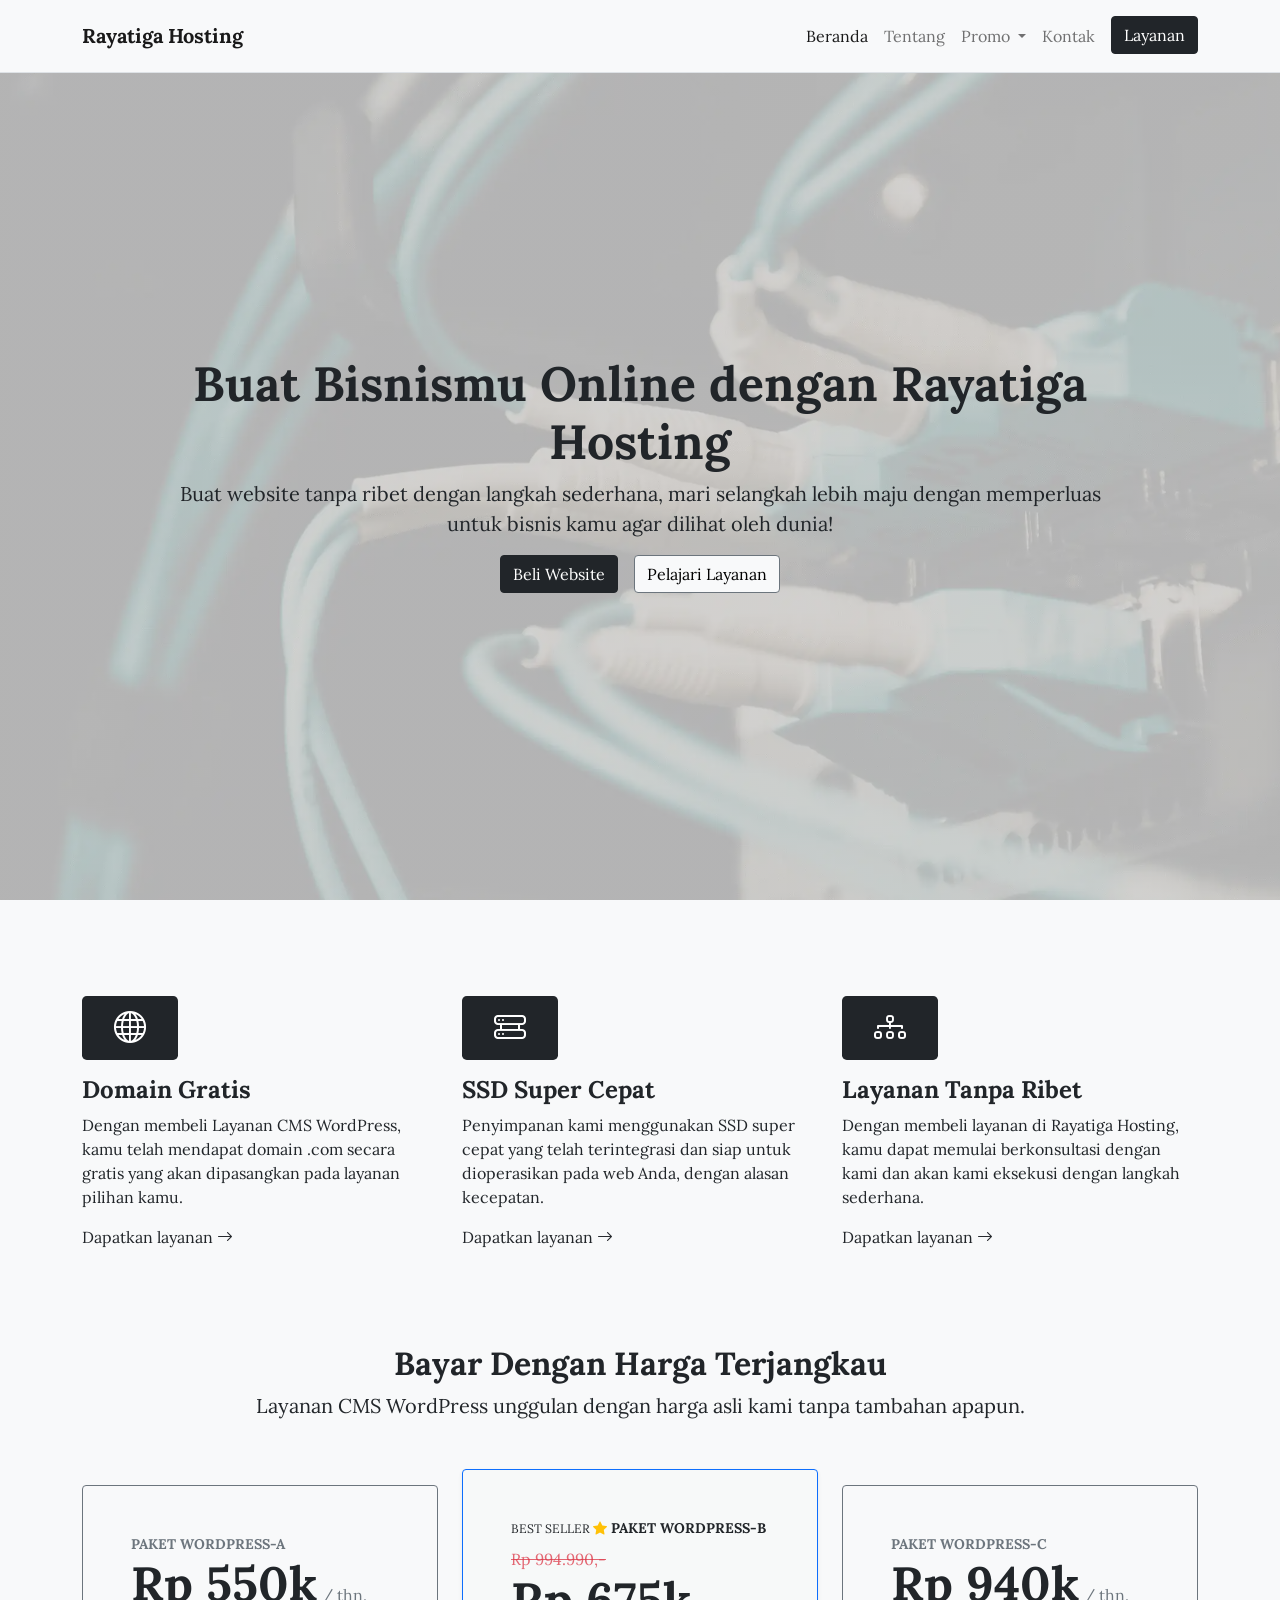
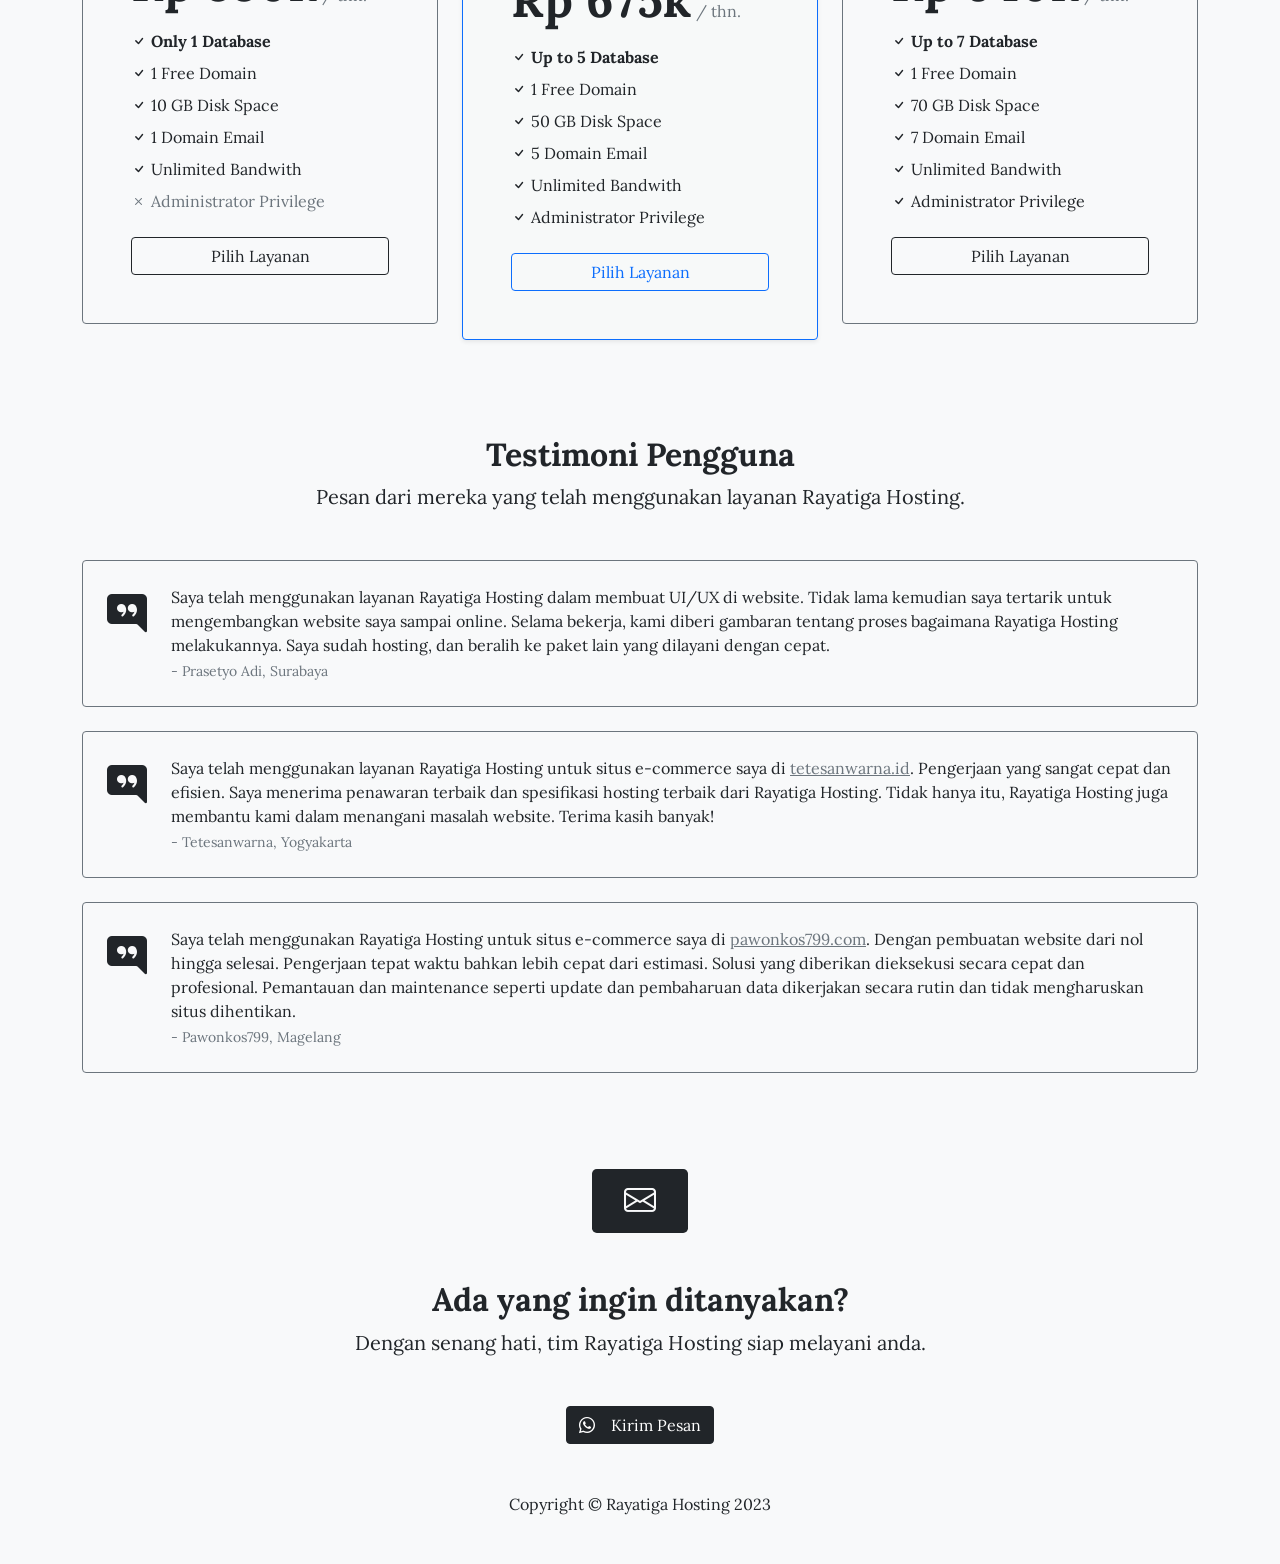
==== commit dbb546eb: "Container, animation, and spacing changes" ====
--- a/public/index.html
+++ b/public/index.html
@@ -53,10 +53,10 @@
             }
         </style>
     </head>
-    <body>
+    <body class="bg-light">
         <!-- Navigation -->
         <nav class="navbar navbar-expand-lg navbar-light bg-light border-bottom fixed-top">
-            <div class="container-fluid px-lg-5">
+            <div class="container">
                 <a class="navbar-brand" href="index.html">Rayatiga Hosting</a>
                 <button
                     class="navbar-toggler"
@@ -115,24 +115,19 @@
             </div>
         </nav>
         <!-- Header Index -->
-        <header class="py-5 d-flex align-items-center background-home">
-            <div class="container-fluid container-md">
+        <header class="pt-5 mb-5 d-flex align-items-center background-home">
+            <div class="container">
                 <div class="row justify-content-center">
                     <div class="col-lg-10 text-center">
-                        <h1
-                            class="display-5 fw-bolder mb-3"
-                            data-aos="fade-up"
-                            data-aos-delay="0"
-                            data-aos-duration="1000">
-                            Online-kan Usahamu dengan
-                            <u>Rayatiga Hosting</u>
+                        <h1 class="display-5 fw-bolder" data-aos="fade-up" data-aos-delay="0" data-aos-duration="1000">
+                            Buat Bisnismu Online dengan Rayatiga Hosting
                         </h1>
-                        <p class="lead mb-3" data-aos="fade-up" data-aos-delay="200" data-aos-duration="1000">
+                        <p class="lead" data-aos="fade-up" data-aos-delay="200" data-aos-duration="1000">
                             Buat website tanpa ribet dengan langkah sederhana, mari selangkah lebih maju dengan
                             memperluas untuk bisnis kamu agar dilihat oleh dunia!
                         </p>
                         <div
-                            class="d-grid gap-3 d-sm-flex justify-content-sm-center"
+                            class="d-grid gap-2 gap-lg-3 d-sm-flex justify-content-sm-center"
                             data-aos="fade-up"
                             data-aos-delay="400"
                             data-aos-duration="1000">
@@ -146,7 +141,7 @@
         <!-- Service -->
         <span class="anchor" id="service"></span>
         <section class="py-5 bg-light">
-            <div class="container-fluid container-md">
+            <div class="container text-center text-lg-start">
                 <div class="row">
                     <div class="col-lg-4 mb-5 mb-lg-0" data-aos="fade-up" data-aos-delay="0" data-aos-duration="1000">
                         <div class="feature bg-dark text-white rounded-3 mb-3 px-5">
@@ -195,7 +190,7 @@
         </section>
         <!-- Main Product WordPress -->
         <section class="bg-light py-5">
-            <div class="container-fluid container-md">
+            <div class="container">
                 <div class="text-center mb-5">
                     <h2 class="fw-bolder">Bayar Dengan Harga Terjangkau</h2>
                     <p class="lead mb-0">
@@ -456,7 +451,7 @@
         </section>
         <!-- User Testimonal -->
         <section class="py-5 bg-light">
-            <div class="container-fluid container-md">
+            <div class="container">
                 <div class="text-center mb-5">
                     <h2 class="fw-bolder">Testimoni Pengguna</h2>
                     <p class="lead mb-0">Pesan dari mereka yang telah menggunakan layanan Rayatiga Hosting.</p>
@@ -550,7 +545,7 @@
         </section>
         <!-- Contact Us -->
         <section class="bg-light py-5">
-            <div class="container-fluid container-md">
+            <div class="container">
                 <div class="text-center mb-5">
                     <div class="feature bg-dark text-light rounded-3 mb-5 px-5">
                         <i class="bi bi-envelope"></i>
@@ -571,7 +566,7 @@
         </section>
         <!-- Footer -->
         <footer class="pb-5 bg-light">
-            <div class="container px-lg-5">
+            <div class="container">
                 <p class="m-0 text-center">Copyright &copy; Rayatiga Hosting 2023</p>
             </div>
         </footer>
--- a/public/asset/css/main.css
+++ b/public/asset/css/main.css
@@ -1,29 +1,10 @@
-/* Google fonts */
+/* Google Fonts */
 @import url('https://fonts.googleapis.com/css2?family=Lora:ital,wght@0,400;0,500;0,600;0,700;1,400;1,500;1,600;1,700&display=swap');
 
-/* Custom css sendiri */
+/* Custom CSS */
 * {
     font-family: 'Lora', serif;
     font-weight: normal;
-}
-
-body {
-    overflow: overlay;
-}
-
-::-webkit-scrollbar {
-    width: 17px;
-}
-
-::-webkit-scrollbar-thumb {
-    background: rgba(70, 70, 70, 0.25);
-    border-radius: 9999px;
-    border: 3px solid rgba(0, 0, 0, 0);
-    background-clip: padding-box;
-}
-
-::-webkit-scrollbar-track {
-    background: rgba(0, 0, 0, 0);
 }
 
 .navbar-brand,
@@ -37,9 +18,9 @@
     cursor: pointer;
 }
 
-/* Untuk offset anchor */
+/* Intended for offset anchor */
 /* Scroll anchor correctly with fixed navbar (creating an offset) */
-/* Add a <span class="anchor" id="SECTION"></span> above section */
+/* Add a <span class="anchor" id="section-name"></span> above section */
 span.anchor {
     margin-top: -4.5rem; /* height of nav */
     display: block;
@@ -56,12 +37,3 @@
     visibility: hidden;
     position: relative;
 }
-
-/* Menambah pading atas pada hero/judul halaman karena fixed navbar */
-.heroIndex {
-    padding-top: 2rem;
-}
-
-.heroBody {
-    padding-top: 3.5rem;
-}
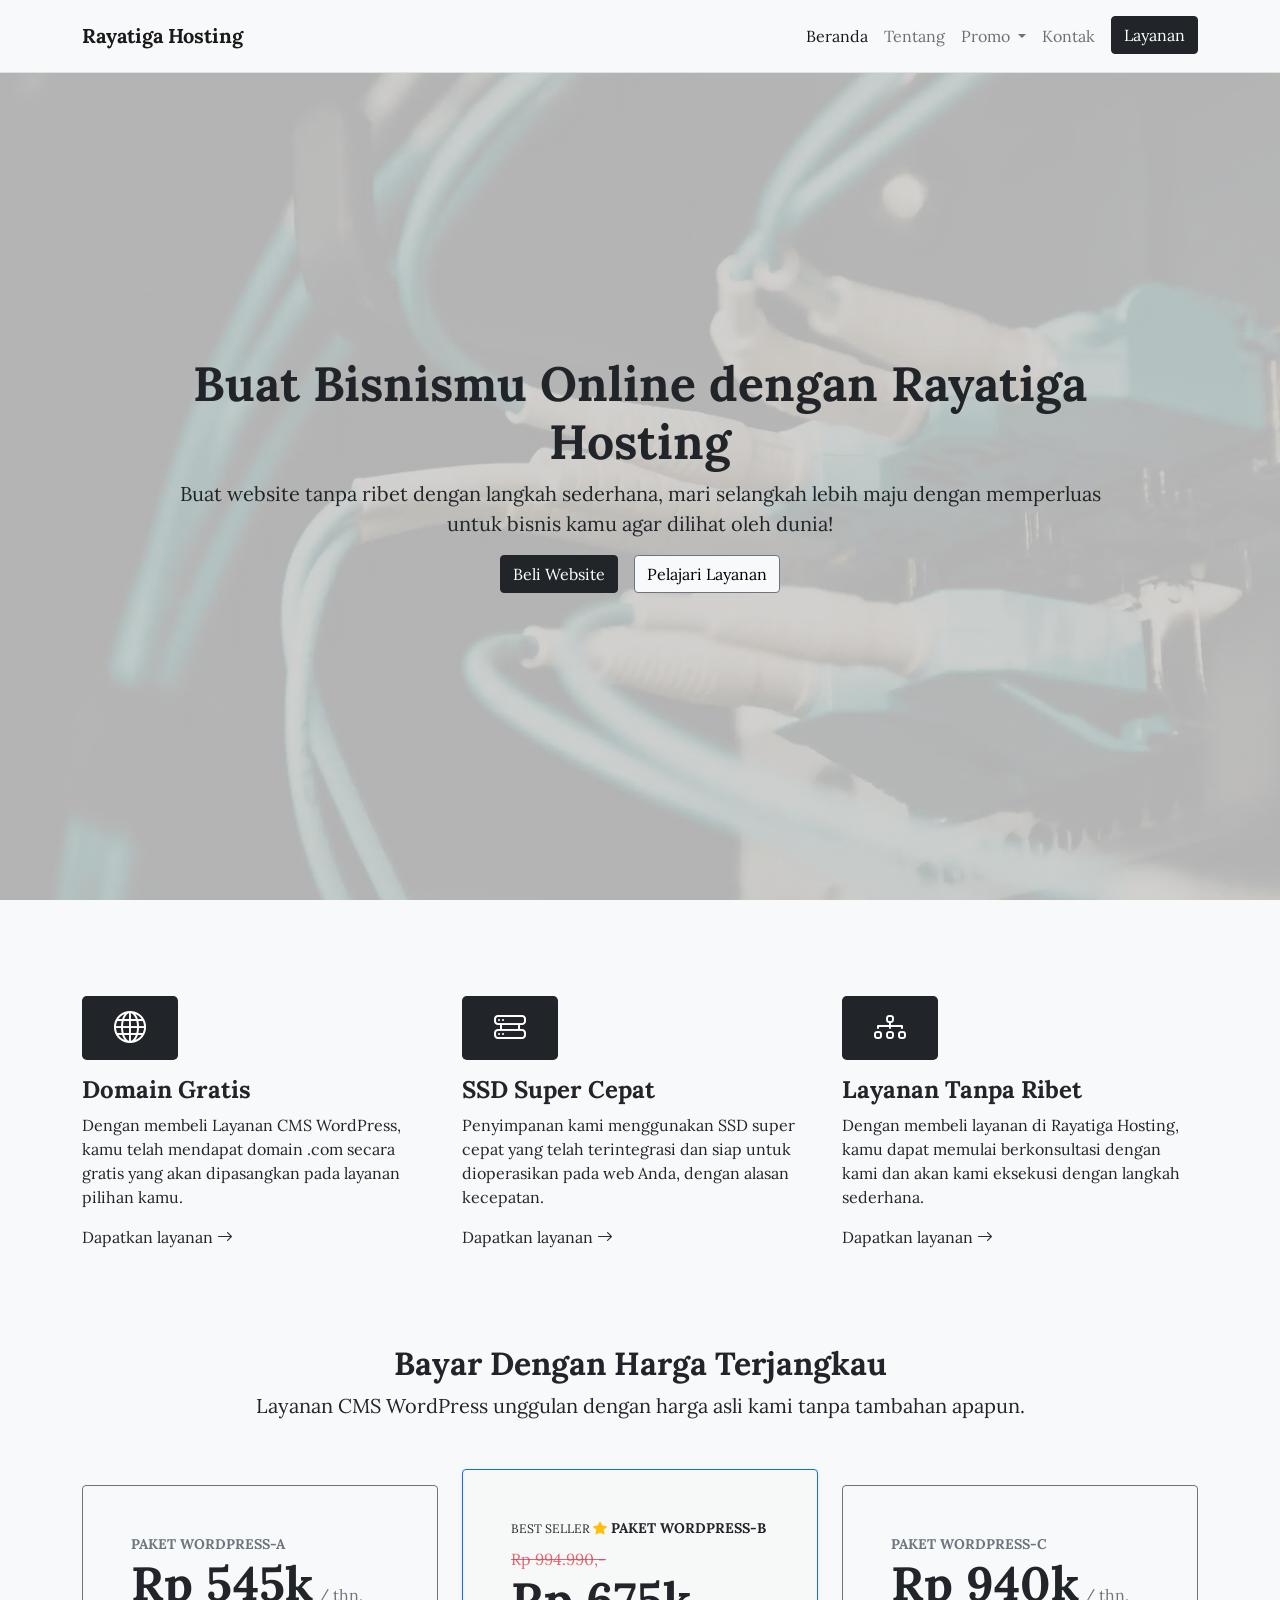
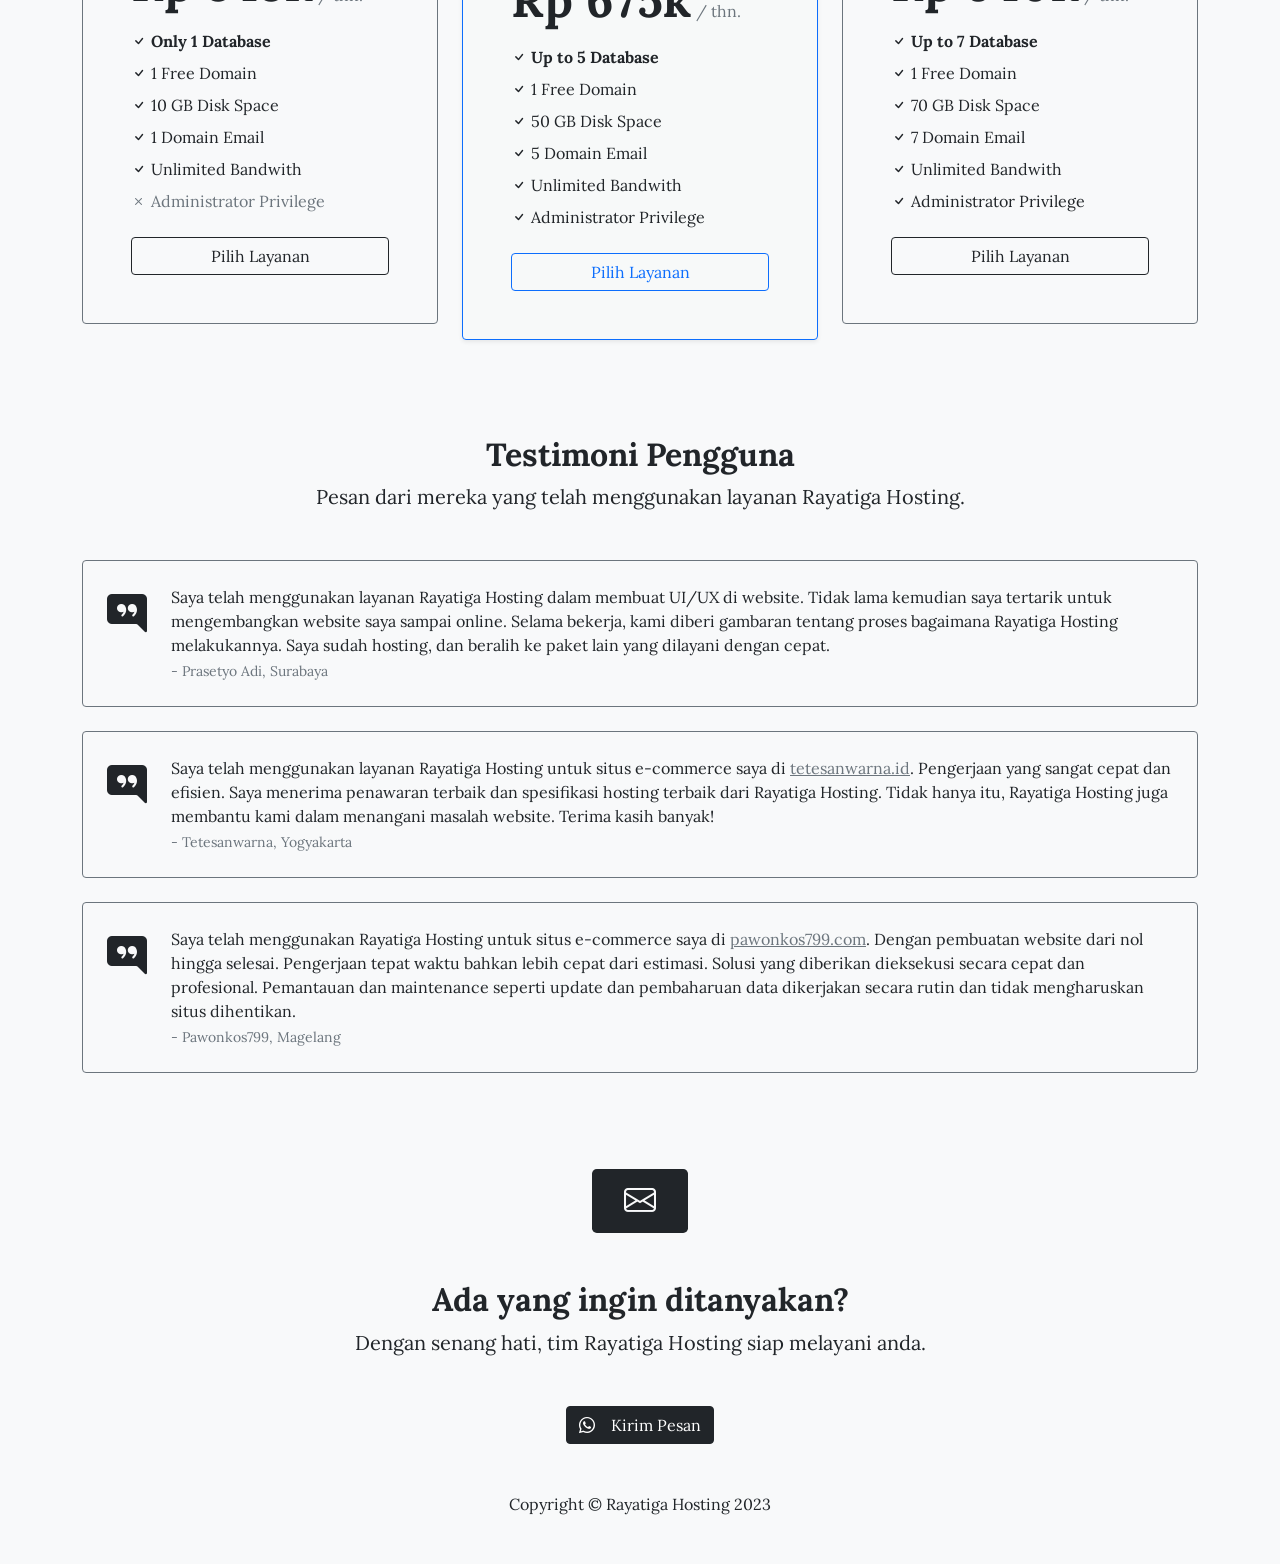
==== commit ef0ae9cc: "change wordpress-a price" ====
--- a/public/index.html
+++ b/public/index.html
@@ -208,7 +208,7 @@
                             <div class="card-body p-5">
                                 <div class="small text-uppercase fw-bold text-muted">Paket WordPress-A</div>
                                 <div class="mb-3">
-                                    <span class="display-5 fw-bold">Rp 550k</span>
+                                    <span class="display-5 fw-bold">Rp 545k</span>
                                     <span class="text-muted">/ thn.</span>
                                 </div>
                                 <ul class="list-unstyled mb-4">
@@ -272,7 +272,7 @@
                                     <button type="button" class="btn btn-secondary" data-bs-dismiss="modal">
                                         Tutup
                                     </button>
-                                    <a href="buy/hrt-wp-a.html" target="_blank" rel="nofollow noopener noreferrer">
+                                    <a href="arc/hrt-wp-a.html" target="_blank" rel="nofollow noopener noreferrer">
                                         <button type="button" class="btn btn-dark">Checkout</button></a
                                     >
                                 </div>
@@ -358,7 +358,7 @@
                                     <button type="button" class="btn btn-secondary" data-bs-dismiss="modal">
                                         Tutup
                                     </button>
-                                    <a href="buy/hrt-wp-b.html" target="_blank" rel="nofollow noopener noreferrer">
+                                    <a href="arc/hrt-wp-b.html" target="_blank" rel="nofollow noopener noreferrer">
                                         <button type="button" class="btn btn-dark">Checkout</button></a
                                     >
                                 </div>
@@ -439,7 +439,7 @@
                                     <button type="button" class="btn btn-secondary" data-bs-dismiss="modal">
                                         Tutup
                                     </button>
-                                    <a href="buy/hrt-wp-c.html" target="_blank" rel="nofollow noopener noreferrer">
+                                    <a href="arc/hrt-wp-c.html" target="_blank" rel="nofollow noopener noreferrer">
                                         <button type="button" class="btn btn-dark">Checkout</button></a
                                     >
                                 </div>
@@ -558,7 +558,7 @@
                     </p>
                 </div>
                 <div class="text-center">
-                    <a href="chat/index.html" target="_blank" rel="nofollow noopener noreferrer">
+                    <a href="arc/chat.html" target="_blank" rel="nofollow noopener noreferrer">
                         <button class="btn btn-dark"><i class="bi bi-whatsapp pe-3"></i>Kirim Pesan</button>
                     </a>
                 </div>
--- a/public/asset/css/main.css
+++ b/public/asset/css/main.css
@@ -37,3 +37,30 @@
     visibility: hidden;
     position: relative;
 }
+
+/* Animation shadow in pricing.html */
+@-webkit-keyframes shadow-drop-center {
+    0% {
+        -webkit-box-shadow: 0 0 0 0 rgba(255, 255, 255, 0);
+        box-shadow: 0 0 0 0 rgba(255, 255, 255, 0);
+    }
+    100% {
+        -webkit-box-shadow: 0 0 0.25rem 0.25rem rgba(255, 255, 255, 0.75);
+        box-shadow: 0 0 0.25rem 0.25rem rgba(255, 255, 255, 0.75);
+    }
+}
+@keyframes shadow-drop-center {
+    0% {
+        -webkit-box-shadow: 0 0 0 0 rgba(255, 255, 255, 0);
+        box-shadow: 0 0 0 0 rgba(255, 255, 255, 0);
+    }
+    100% {
+        -webkit-box-shadow: 0 0 0.25rem 0.25rem rgba(255, 255, 255, 0.75);
+        box-shadow: 0 0 0.25rem 0.25rem rgba(255, 255, 255, 0.75);
+    }
+}
+
+.shadow-breathing {
+    -webkit-animation: shadow-drop-center 0.75s ease-in-out infinite alternate both;
+    animation: shadow-drop-center 0.75s ease-in-out infinite alternate both;
+}
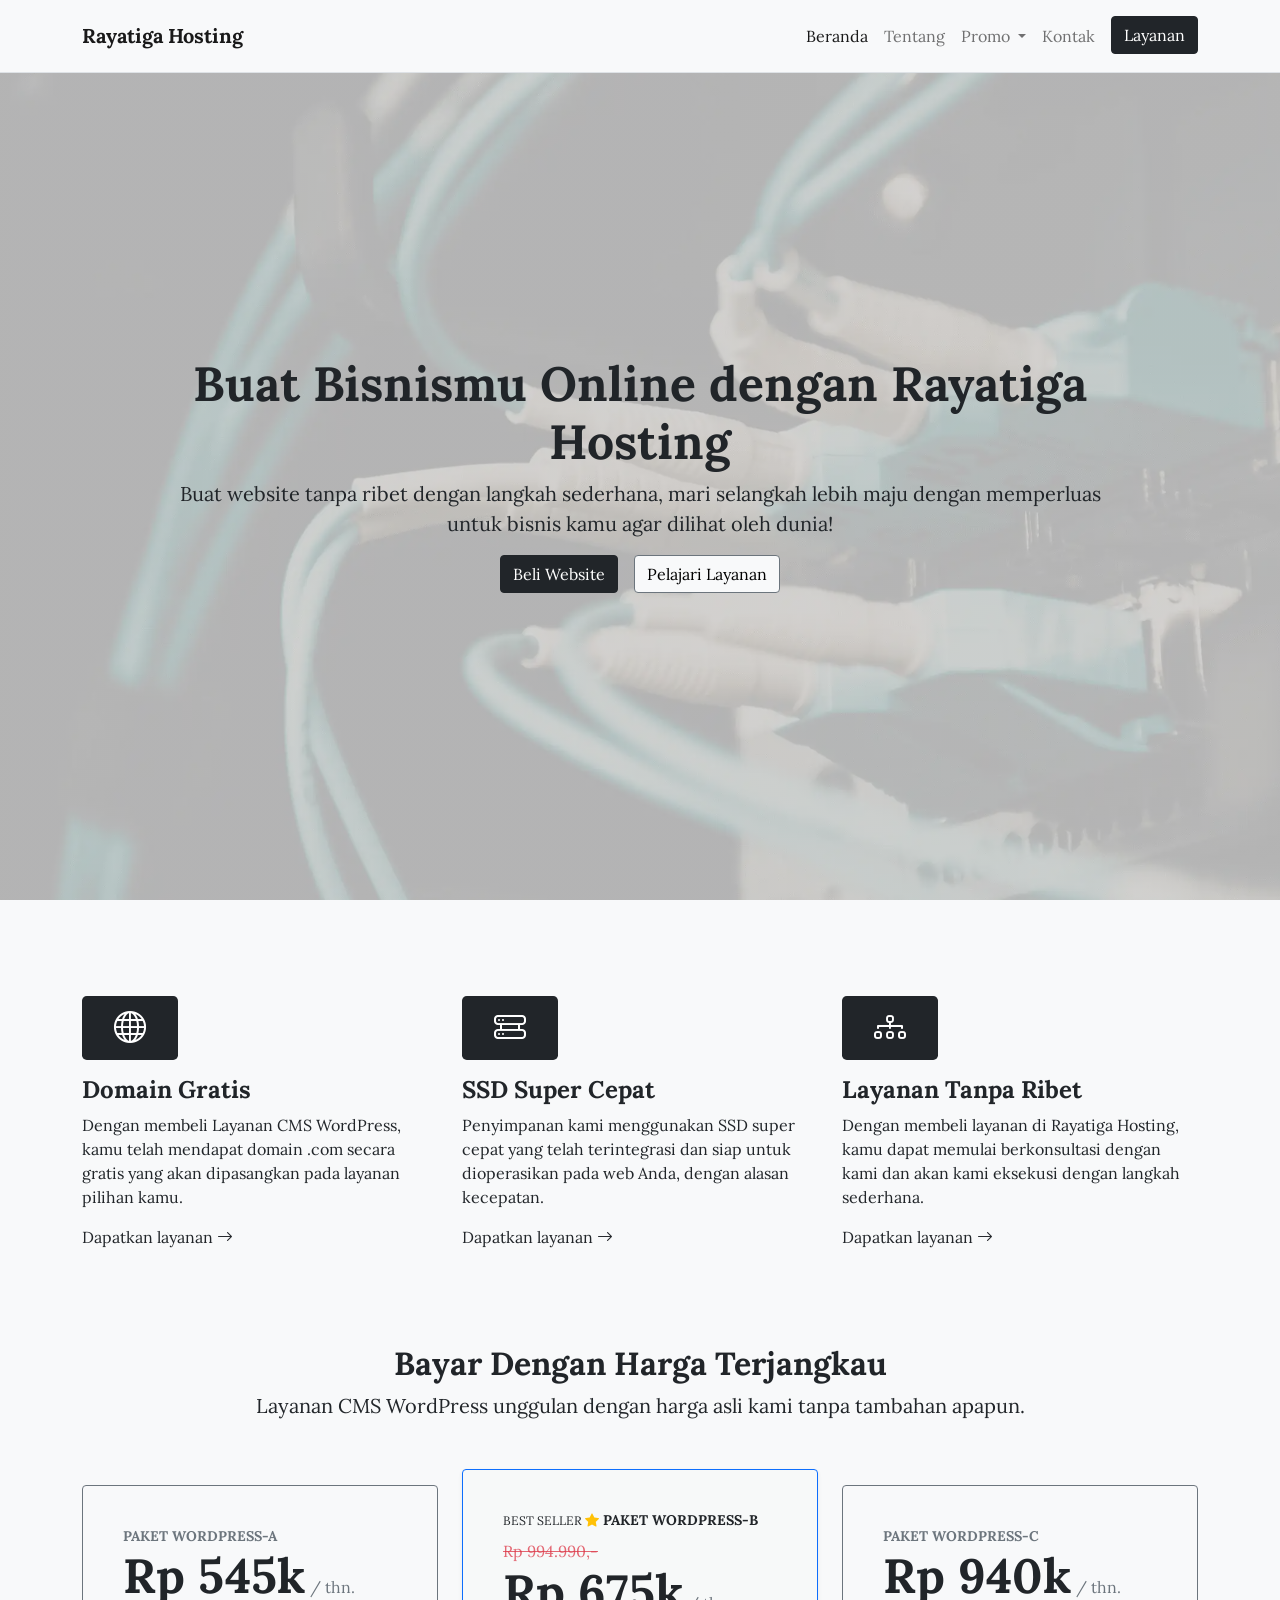
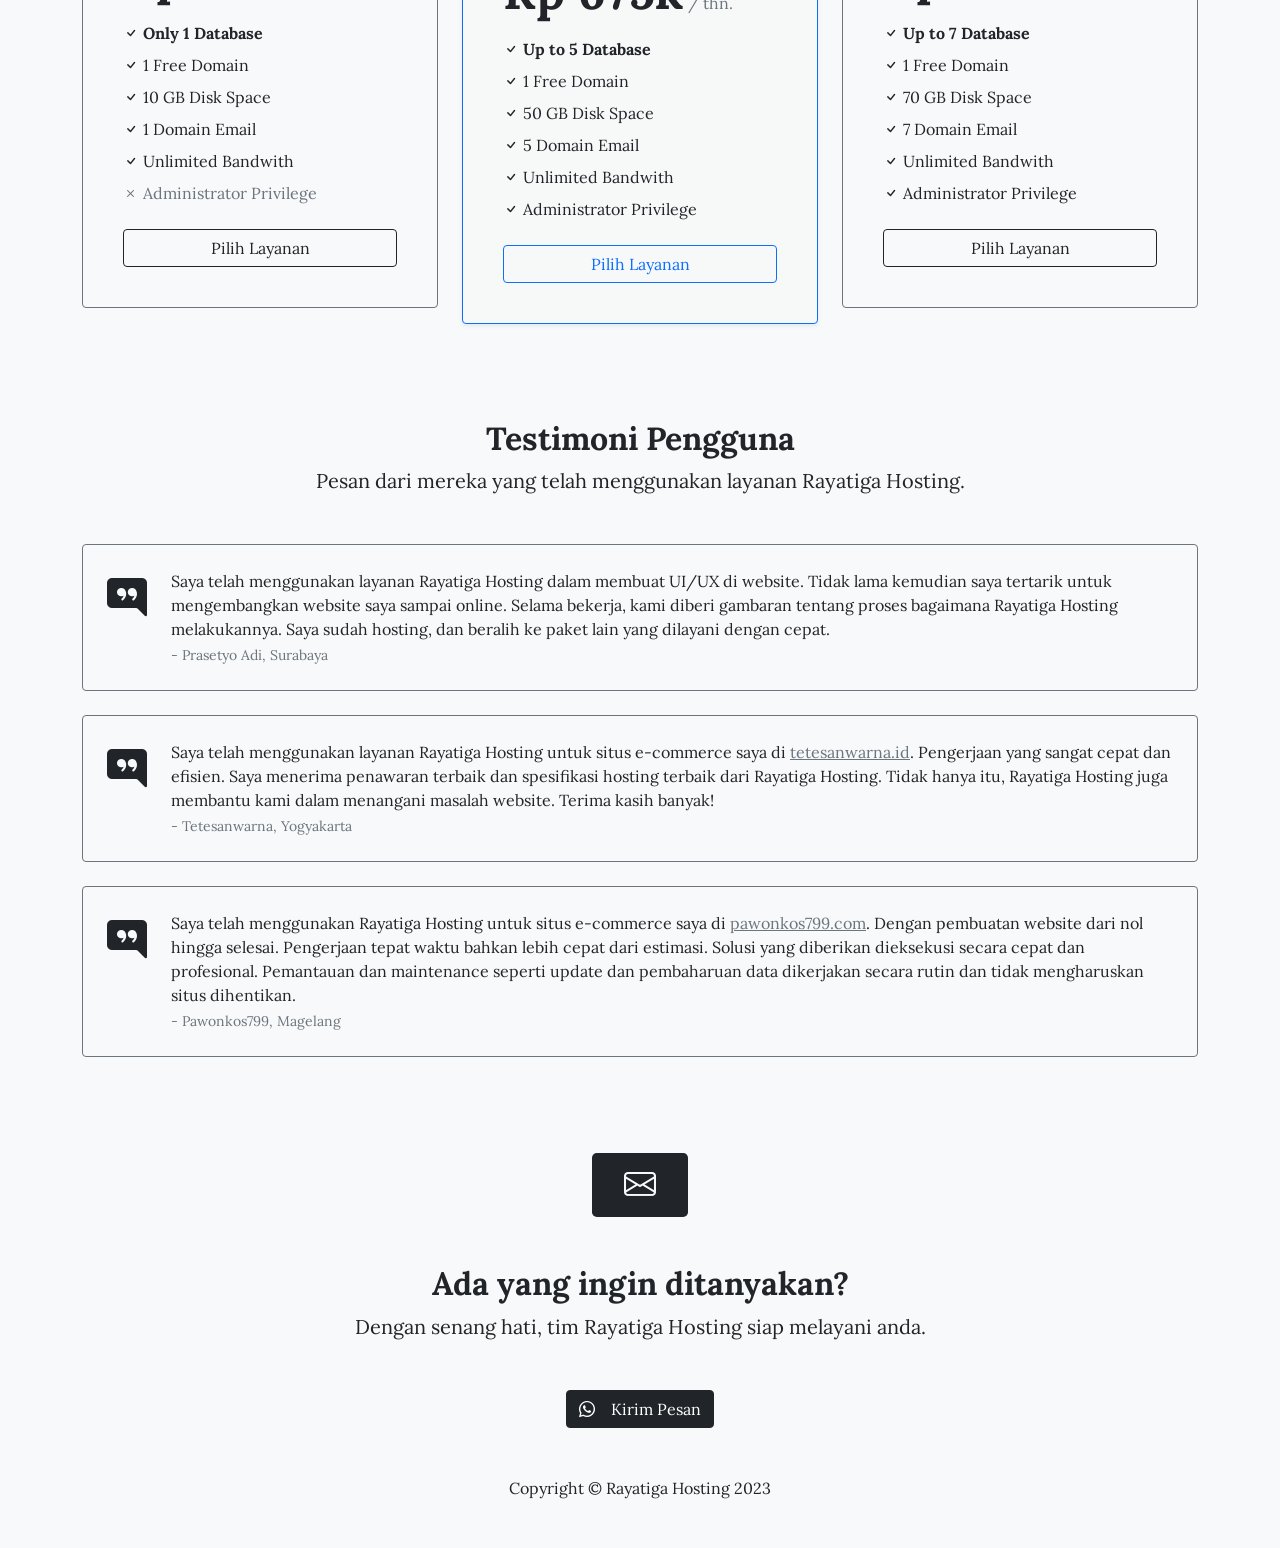
==== commit 2b1e81a5: "change card margin in index" ====
--- a/public/index.html
+++ b/public/index.html
@@ -205,7 +205,7 @@
                             data-aos="fade-up"
                             data-aos-delay="0"
                             data-aos-duration="1000">
-                            <div class="card-body p-5">
+                            <div class="card-body m-4">
                                 <div class="small text-uppercase fw-bold text-muted">Paket WordPress-A</div>
                                 <div class="mb-3">
                                     <span class="display-5 fw-bold">Rp 545k</span>
@@ -286,7 +286,7 @@
                             data-aos="fade-up"
                             data-aos-delay="300"
                             data-aos-duration="1000">
-                            <div class="card-body p-5">
+                            <div class="card-body m-4">
                                 <div class="small text-uppercase fw-bold">
                                     <small>Best Seller </small>
                                     <i class="bi bi-star-fill text-warning"></i>
@@ -372,7 +372,7 @@
                             data-aos="fade-up"
                             data-aos-delay="600"
                             data-aos-duration="1000">
-                            <div class="card-body p-5">
+                            <div class="card-body m-4">
                                 <div class="small text-uppercase fw-bold text-muted">Paket WordPress-C</div>
                                 <div class="mb-3">
                                     <span class="display-5 fw-bold">Rp 940k</span>
--- a/public/asset/css/main.css
+++ b/public/asset/css/main.css
@@ -61,6 +61,6 @@
 }
 
 .shadow-breathing {
-    -webkit-animation: shadow-drop-center 0.75s ease-in-out infinite alternate both;
-    animation: shadow-drop-center 0.75s ease-in-out infinite alternate both;
+    -webkit-animation: shadow-drop-center 0.5s ease-in-out infinite alternate both;
+    animation: shadow-drop-center 0.5s ease-in-out infinite alternate both;
 }
